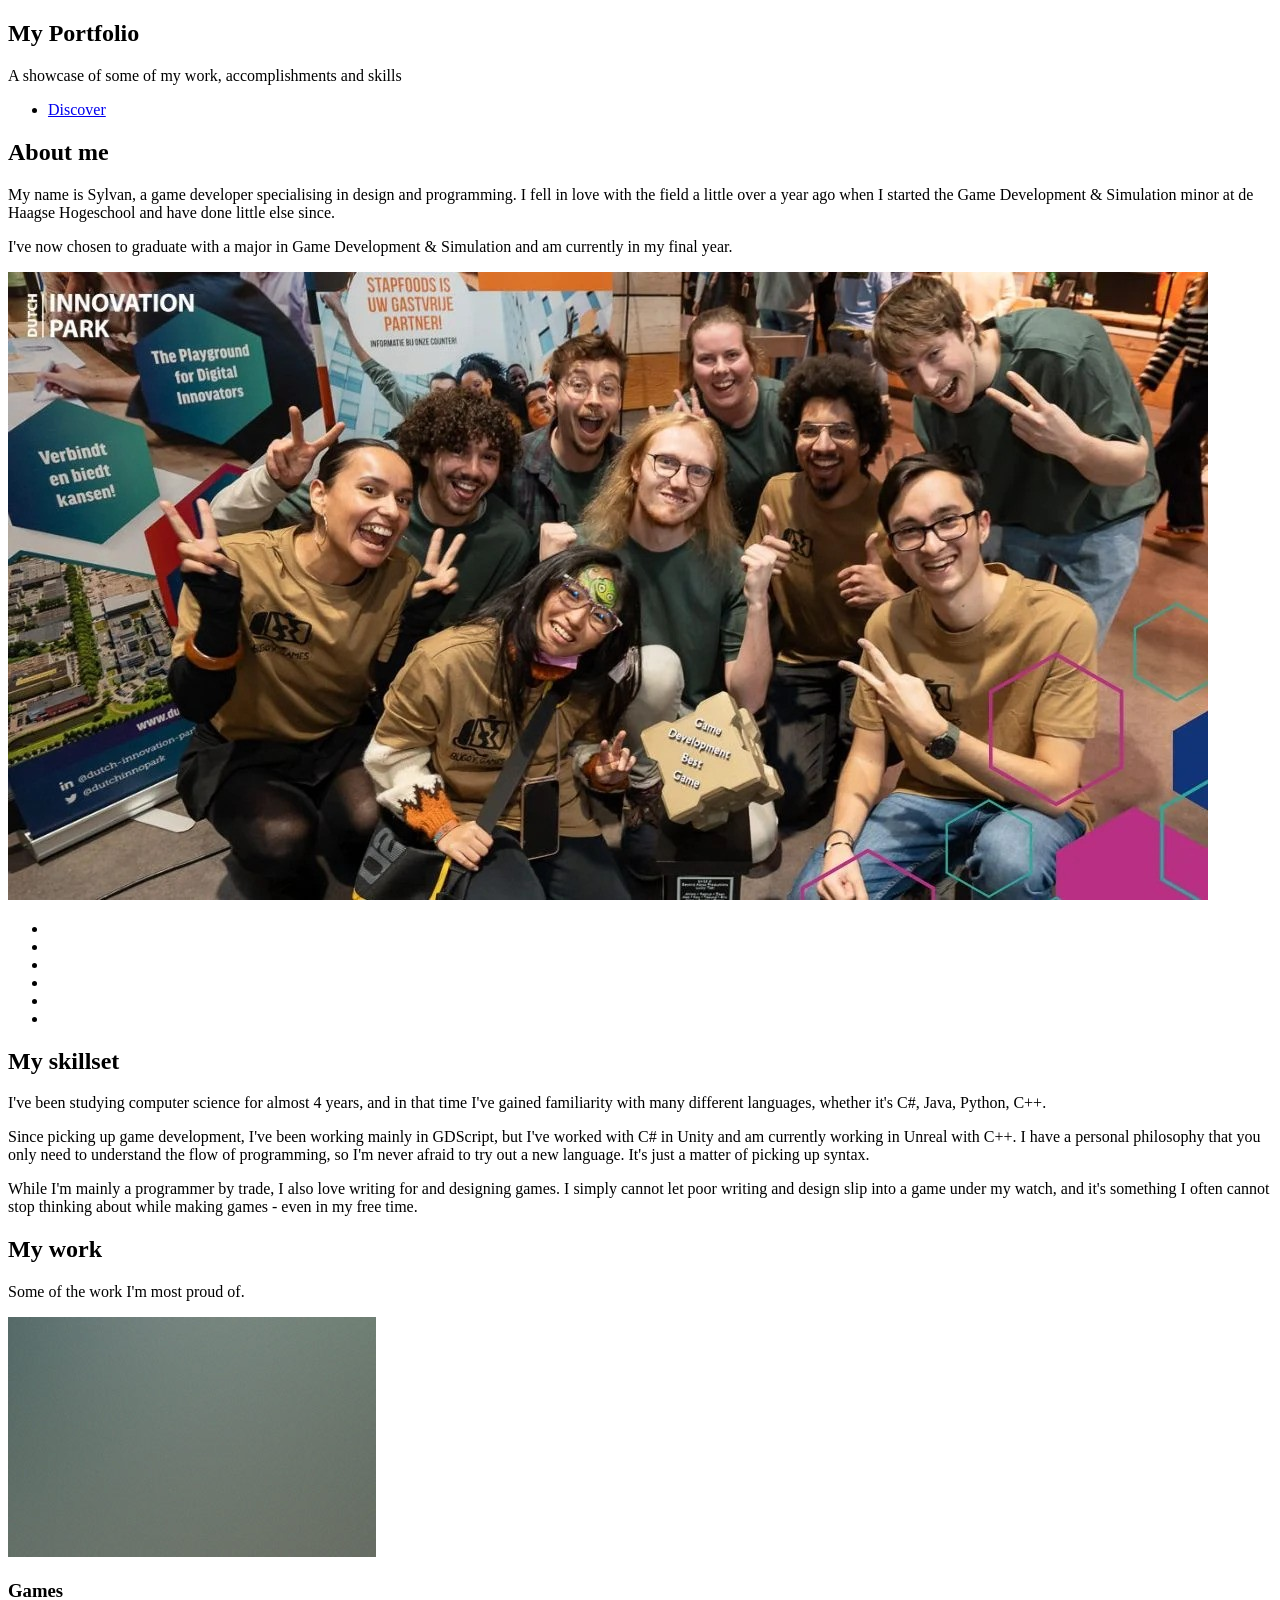
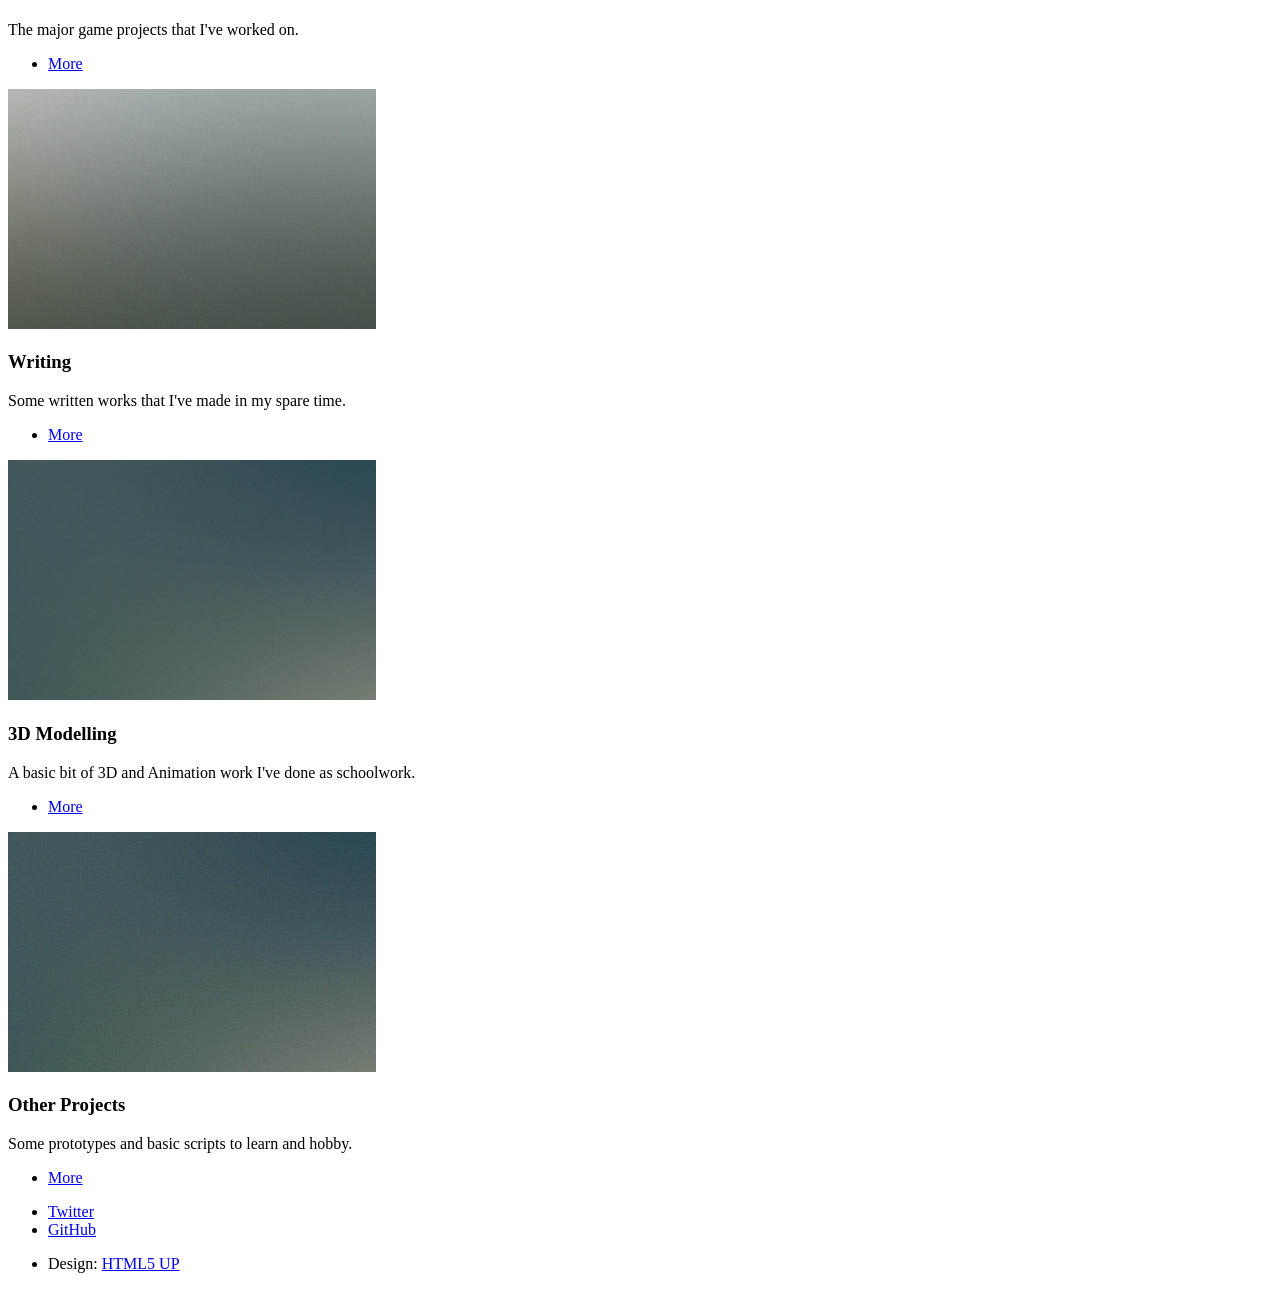
==== index.html @ 041c958e "Add files via upload initial commit" ====
<!DOCTYPE HTML>
<!--
	Photon by HTML5 UP
	html5up.net | @ajlkn
	Free for personal and commercial use under the CCA 3.0 license (html5up.net/license)
-->
<html>
	<head>
		<title>My portfolio</title>
		<meta charset="utf-8" />
		<meta name="viewport" content="width=device-width, initial-scale=1, user-scalable=no" />
		<link rel="stylesheet" href="assets/css/main.css" />
		<noscript><link rel="stylesheet" href="assets/css/noscript.css" /></noscript>
	</head>
	<body class="is-preload">

		<!-- Header -->
			<section id="header">
				<div class="inner">
					<span class="icon solid major fa-cloud"></span>
					<h1>My Portfolio</h1>
					<p>A showcase of some of my work, accomplishments and skills</p>
					<ul class="actions special">
						<li><a href="#one" class="button scrolly">Discover</a></li>
					</ul>
				</div>
			</section>

		<!-- One -->
			<section id="one" class="main style1">
				<div class="container">
					<div class="row gtr-150">
						<div class="col-6 col-12-medium">
							<header class="major">
								<h2>About me</h2>
							</header>
							<p> My name is Sylvan, a game developer specialising in design and programming. I fell in love with the field a little over a year ago when I started the Game Development & Simulation minor at de Haagse Hogeschool and have done little else since. </p>
							<p> I've now chosen to graduate with a major in Game Development & Simulation and am currently in my final year. </p>
						</div>
						<div class="col-6 col-12-medium imp-medium">
							<span class="image fit"><img src="images/expo.jpg" alt="" /></span>
						</div>
					</div>
				</div>
			</section>

		<!-- Two -->
			<section id="two" class="main style2">
				<div class="container">
					<div class="row gtr-150">
						<div class="col-6 col-12-medium">
							<ul class="major-icons">
								<li><span class="icon solid style1 major fa-code"></span></li>
								<li><span class="icon solid style2 major fa-bolt"></span></li>
								<li><span class="icon solid style3 major fa-camera-retro"></span></li>
								<li><span class="icon solid style4 major fa-cog"></span></li>
								<li><span class="icon solid style5 major fa-desktop"></span></li>
								<li><span class="icon solid style6 major fa-calendar"></span></li>
							</ul>
						</div>
						<div class="col-6 col-12-medium">
							<header class="major">
								<h2>My skillset</h2>
							</header>
							<p>I've been studying computer science for almost 4 years, and in that time I've gained familiarity with many different languages, whether it's C#, Java, Python, C++.</p>
							<p>
								Since picking up game development, I've been working mainly in GDScript, but I've worked with C# in Unity and am currently working in Unreal with C++. 
								I have a personal philosophy that you only need to understand the flow of programming, so I'm never afraid to try out a new language. It's just a matter of picking up syntax.
							</p>
							<p>While I'm mainly a programmer by trade, I also love writing for and designing games. I simply cannot let poor writing and design slip into a game under my watch, and it's something I often cannot stop thinking about while making games - even in my free time.</p>
						</div>
					</div>
				</div>
			</section>

		<!-- Three -->
			<section id="three" class="main style1 special">
				<div class="container">
					<header class="major">
						<h2>My work</h2>
					</header>
					<p>Some of the work I'm most proud of.</p>
					<div class="row gtr-150">
						<div class="col-3 col-12-medium">
							<span class="image fit"><img src="images/pic02.jpg" alt="" /></span>
							<h3>Games</h3>
							<p>The major game projects that I've worked on.</p>
							<ul class="actions special">
								<li><a href="#" class="button">More</a></li>
							</ul>
						</div>
						<div class="col-3 col-12-medium">
							<span class="image fit"><img src="images/pic03.jpg" alt="" /></span>
							<h3>Writing</h3>
							<p>Some written works that I've made in my spare time.</p>
							<ul class="actions special">
								<li><a href="#" class="button">More</a></li>
							</ul>
						</div>
						<div class="col-3 col-12-medium">
							<span class="image fit"><img src="images/pic04.jpg" alt="" /></span>
							<h3>3D Modelling</h3>
							<p>A basic bit of 3D and Animation work I've done as schoolwork.</p>
							<ul class="actions special">
								<li><a href="#" class="button">More</a></li>
							</ul>
						</div>
						<div class="col-3 col-12-medium">
							<span class="image fit"><img src="images/pic04.jpg" alt="" /></span>
							<h3>Other Projects</h3>
							<p>Some prototypes and basic scripts to learn and hobby.</p>
							<ul class="actions special">
								<li><a href="#" class="button">More</a></li>
							</ul>
						</div>
					</div>
				</div>
			</section>

		<!-- Five -->
		<!--
			<section id="five" class="main style1">
				<div class="container">
					<header class="major special">
						<h2>Elements</h2>
					</header>

					<section>
						<h4>Text</h4>
						<p>This is <b>bold</b> and this is <strong>strong</strong>. This is <i>italic</i> and this is <em>emphasized</em>.
						This is <sup>superscript</sup> text and this is <sub>subscript</sub> text.
						This is <u>underlined</u> and this is code: <code>for (;;) { ... }</code>. Finally, <a href="#">this is a link</a>.</p>
						<hr />
						<header>
							<h4>Heading with a Subtitle</h4>
							<p>Lorem ipsum dolor sit amet nullam id egestas urna aliquam</p>
						</header>
						<p>Nunc lacinia ante nunc ac lobortis. Interdum adipiscing gravida odio porttitor sem non mi integer non faucibus ornare mi ut ante amet placerat aliquet. Volutpat eu sed ante lacinia sapien lorem accumsan varius montes viverra nibh in adipiscing blandit tempus accumsan.</p>
						<header>
							<h5>Heading with a Subtitle</h5>
							<p>Lorem ipsum dolor sit amet nullam id egestas urna aliquam</p>
						</header>
						<p>Nunc lacinia ante nunc ac lobortis. Interdum adipiscing gravida odio porttitor sem non mi integer non faucibus ornare mi ut ante amet placerat aliquet. Volutpat eu sed ante lacinia sapien lorem accumsan varius montes viverra nibh in adipiscing blandit tempus accumsan.</p>
						<hr />
						<h2>Heading Level 2</h2>
						<h3>Heading Level 3</h3>
						<h4>Heading Level 4</h4>
						<h5>Heading Level 5</h5>
						<h6>Heading Level 6</h6>
						<hr />
						<h5>Blockquote</h5>
						<blockquote>Fringilla nisl. Donec accumsan interdum nisi, quis tincidunt felis sagittis eget tempus euismod. Vestibulum ante ipsum primis in faucibus vestibulum. Blandit adipiscing eu felis iaculis volutpat ac adipiscing accumsan faucibus. Vestibulum ante ipsum primis in faucibus lorem ipsum dolor sit amet nullam adipiscing eu felis.</blockquote>
						<h5>Preformatted</h5>
						<pre><code>i = 0;

while (!deck.isInOrder()) {
print 'Iteration ' + i;
deck.shuffle();
i++;
}

print 'It took ' + i + ' iterations to sort the deck.';</code></pre>
					</section>

					<section>
						<h4>Lists</h4>
						<div class="row">
							<div class="col-6 col-12-medium">
								<h5>Unordered</h5>
								<ul>
									<li>Dolor pulvinar etiam.</li>
									<li>Sagittis adipiscing.</li>
									<li>Felis enim feugiat.</li>
								</ul>
								<h5>Alternate</h5>
								<ul class="alt">
									<li>Dolor pulvinar etiam.</li>
									<li>Sagittis adipiscing.</li>
									<li>Felis enim feugiat.</li>
								</ul>
							</div>
							<div class="col-6 col-12-medium">
								<h5>Ordered</h5>
								<ol>
									<li>Dolor pulvinar etiam.</li>
									<li>Etiam vel felis viverra.</li>
									<li>Felis enim feugiat.</li>
									<li>Dolor pulvinar etiam.</li>
									<li>Etiam vel felis lorem.</li>
									<li>Felis enim et feugiat.</li>
								</ol>
								<h5>Icons</h5>
								<ul class="icons">
									<li><a href="#" class="icon brands fa-twitter"><span class="label">Twitter</span></a></li>
									<li><a href="#" class="icon brands fa-facebook-f"><span class="label">Facebook</span></a></li>
									<li><a href="#" class="icon brands fa-instagram"><span class="label">Instagram</span></a></li>
									<li><a href="#" class="icon brands fa-github"><span class="label">Github</span></a></li>
								</ul>
							</div>
						</div>
						<h5>Actions</h5>
						<div class="row">
							<div class="col-6 col-12-medium">
								<ul class="actions">
									<li><a href="#" class="button primary">Default</a></li>
									<li><a href="#" class="button">Default</a></li>
								</ul>
								<ul class="actions small">
									<li><a href="#" class="button primary small">Small</a></li>
									<li><a href="#" class="button small">Small</a></li>
								</ul>
								<ul class="actions stacked">
									<li><a href="#" class="button primary">Default</a></li>
									<li><a href="#" class="button">Default</a></li>
								</ul>
								<ul class="actions stacked">
									<li><a href="#" class="button primary small">Small</a></li>
									<li><a href="#" class="button small">Small</a></li>
								</ul>
							</div>
							<div class="col-6 col-12-medium">
								<ul class="actions stacked">
									<li><a href="#" class="button primary fit">Default</a></li>
									<li><a href="#" class="button fit">Default</a></li>
								</ul>
								<ul class="actions stacked">
									<li><a href="#" class="button primary small fit">Small</a></li>
									<li><a href="#" class="button small fit">Small</a></li>
								</ul>
							</div>
						</div>
					</section>

					<section>
						<h4>Table</h4>
						<h5>Default</h5>
						<div class="table-wrapper">
							<table>
								<thead>
									<tr>
										<th>Name</th>
										<th>Description</th>
										<th>Price</th>
									</tr>
								</thead>
								<tbody>
									<tr>
										<td>Item One</td>
										<td>Ante turpis integer aliquet porttitor.</td>
										<td>29.99</td>
									</tr>
									<tr>
										<td>Item Two</td>
										<td>Vis ac commodo adipiscing arcu aliquet.</td>
										<td>19.99</td>
									</tr>
									<tr>
										<td>Item Three</td>
										<td> Morbi faucibus arcu accumsan lorem.</td>
										<td>29.99</td>
									</tr>
									<tr>
										<td>Item Four</td>
										<td>Vitae integer tempus condimentum.</td>
										<td>19.99</td>
									</tr>
									<tr>
										<td>Item Five</td>
										<td>Ante turpis integer aliquet porttitor.</td>
										<td>29.99</td>
									</tr>
								</tbody>
								<tfoot>
									<tr>
										<td colspan="2"></td>
										<td>100.00</td>
									</tr>
								</tfoot>
							</table>
						</div>

						<h5>Alternate</h5>
						<div class="table-wrapper">
							<table class="alt">
								<thead>
									<tr>
										<th>Name</th>
										<th>Description</th>
										<th>Price</th>
									</tr>
								</thead>
								<tbody>
									<tr>
										<td>Item One</td>
										<td>Ante turpis integer aliquet porttitor.</td>
										<td>29.99</td>
									</tr>
									<tr>
										<td>Item Two</td>
										<td>Vis ac commodo adipiscing arcu aliquet.</td>
										<td>19.99</td>
									</tr>
									<tr>
										<td>Item Three</td>
										<td> Morbi faucibus arcu accumsan lorem.</td>
										<td>29.99</td>
									</tr>
									<tr>
										<td>Item Four</td>
										<td>Vitae integer tempus condimentum.</td>
										<td>19.99</td>
									</tr>
									<tr>
										<td>Item Five</td>
										<td>Ante turpis integer aliquet porttitor.</td>
										<td>29.99</td>
									</tr>
								</tbody>
								<tfoot>
									<tr>
										<td colspan="2"></td>
										<td>100.00</td>
									</tr>
								</tfoot>
							</table>
						</div>
					</section>

					<section>
						<h4>Buttons</h4>
						<ul class="actions">
							<li><a href="#" class="button primary">Primary</a></li>
							<li><a href="#" class="button">Default</a></li>
						</ul>
						<ul class="actions">
							<li><a href="#" class="button large">Large</a></li>
							<li><a href="#" class="button">Default</a></li>
							<li><a href="#" class="button small">Small</a></li>
						</ul>
						<ul class="actions fit">
							<li><a href="#" class="button fit">Fit</a></li>
							<li><a href="#" class="button primary fit">Fit</a></li>
							<li><a href="#" class="button fit">Fit</a></li>
						</ul>
						<ul class="actions fit small">
							<li><a href="#" class="button primary fit small">Fit + Small</a></li>
							<li><a href="#" class="button fit small">Fit + Small</a></li>
							<li><a href="#" class="button primary fit small">Fit + Small</a></li>
						</ul>
						<ul class="actions">
							<li><a href="#" class="button primary icon solid fa-download">Icon</a></li>
							<li><a href="#" class="button icon solid fa-download">Icon</a></li>
						</ul>
						<ul class="actions">
							<li><span class="button primary disabled">Disabled</span></li>
							<li><span class="button disabled">Disabled</span></li>
						</ul>
					</section>

					<section>
						<h4>Form</h4>
						<form method="post" action="#">
							<div class="row gtr-uniform gtr-50">
								<div class="col-6 col-12-xsmall">
									<input type="text" name="demo-name" id="demo-name" value="" placeholder="Name" />
								</div>
								<div class="col-6 col-12-xsmall">
									<input type="email" name="demo-email" id="demo-email" value="" placeholder="Email" />
								</div>
								<div class="col-12">
									<select name="demo-category" id="demo-category">
										<option value="">- Category -</option>
										<option value="1">Manufacturing</option>
										<option value="1">Shipping</option>
										<option value="1">Administration</option>
										<option value="1">Human Resources</option>
									</select>
								</div>
								<div class="col-4 col-12-small">
									<input type="radio" id="demo-priority-low" name="demo-priority" checked>
									<label for="demo-priority-low">Low</label>
								</div>
								<div class="col-4 col-12-small">
									<input type="radio" id="demo-priority-normal" name="demo-priority">
									<label for="demo-priority-normal">Normal</label>
								</div>
								<div class="col-4 col-12-small">
									<input type="radio" id="demo-priority-high" name="demo-priority">
									<label for="demo-priority-high">High</label>
								</div>
								<div class="col-6 col-12-small">
									<input type="checkbox" id="demo-copy" name="demo-copy">
									<label for="demo-copy">Email me a copy</label>
								</div>
								<div class="col-6 col-12-small">
									<input type="checkbox" id="demo-human" name="demo-human" checked>
									<label for="demo-human">Not a robot</label>
								</div>
								<div class="col-12">
									<textarea name="demo-message" id="demo-message" placeholder="Enter your message" rows="6"></textarea>
								</div>
								<div class="col-12">
									<ul class="actions">
										<li><input type="submit" value="Send Message" class="primary" /></li>
										<li><input type="reset" value="Reset" /></li>
									</ul>
								</div>
							</div>
						</form>
					</section>

					<section>
						<h4>Image</h4>
						<h5>Fit</h5>
						<div class="box alt">
							<div class="row gtr-uniform gtr-50">
								<div class="col-12"><span class="image fit"><img src="images/pic06.jpg" alt="" /></span></div>
								<div class="col-4"><span class="image fit"><img src="images/pic02.jpg" alt="" /></span></div>
								<div class="col-4"><span class="image fit"><img src="images/pic03.jpg" alt="" /></span></div>
								<div class="col-4"><span class="image fit"><img src="images/pic04.jpg" alt="" /></span></div>
								<div class="col-4"><span class="image fit"><img src="images/pic03.jpg" alt="" /></span></div>
								<div class="col-4"><span class="image fit"><img src="images/pic04.jpg" alt="" /></span></div>
								<div class="col-4"><span class="image fit"><img src="images/pic02.jpg" alt="" /></span></div>
								<div class="col-4"><span class="image fit"><img src="images/pic04.jpg" alt="" /></span></div>
								<div class="col-4"><span class="image fit"><img src="images/pic02.jpg" alt="" /></span></div>
								<div class="col-4"><span class="image fit"><img src="images/pic03.jpg" alt="" /></span></div>
							</div>
						</div>
						<h5>Left &amp; Right</h5>
						<p><span class="image left"><img src="images/pic05.jpg" alt="" /></span>Fringilla nisl. Donec accumsan interdum nisi, quis tincidunt felis sagittis eget. tempus euismod. Vestibulum ante ipsum primis in faucibus vestibulum. Blandit adipiscing eu felis iaculis volutpat ac adipiscing accumsan eu faucibus. Integer ac pellentesque praesent tincidunt felis sagittis eget. tempus euismod. Vestibulum ante ipsum primis in faucibus vestibulum. Blandit adipiscing eu felis iaculis volutpat ac adipiscing accumsan eu faucibus. Integer ac pellentesque praesent. Donec accumsan interdum nisi, quis tincidunt felis sagittis eget. tempus euismod. Vestibulum ante ipsum primis in faucibus vestibulum. Blandit adipiscing eu felis iaculis volutpat ac adipiscing accumsan eu faucibus. Integer ac pellentesque praesent tincidunt felis sagittis eget. tempus euismod. Vestibulum ante ipsum primis in faucibus vestibulum. Blandit adipiscing eu felis iaculis volutpat ac adipiscing accumsan eu faucibus. Integer ac pellentesque praesent. Blandit adipiscing eu felis iaculis volutpat ac adipiscing accumsan eu faucibus. Integer ac pellentesque praesent tincidunt felis sagittis eget. tempus euismod. Vestibulum ante ipsum primis in faucibus vestibulum. Blandit adipiscing eu felis iaculis volutpat ac adipiscing accumsan eu faucibus. Integer ac pellentesque praesent.</p>
						<p><span class="image right"><img src="images/pic05.jpg" alt="" /></span>Fringilla nisl. Donec accumsan interdum nisi, quis tincidunt felis sagittis eget. tempus euismod. Vestibulum ante ipsum primis in faucibus vestibulum. Blandit adipiscing eu felis iaculis volutpat ac adipiscing accumsan eu faucibus. Integer ac pellentesque praesent tincidunt felis sagittis eget. tempus euismod. Vestibulum ante ipsum primis in faucibus vestibulum. Blandit adipiscing eu felis iaculis volutpat ac adipiscing accumsan eu faucibus. Integer ac pellentesque praesent. Donec accumsan interdum nisi, quis tincidunt felis sagittis eget. tempus euismod. Vestibulum ante ipsum primis in faucibus vestibulum. Blandit adipiscing eu felis iaculis volutpat ac adipiscing accumsan eu faucibus. Integer ac pellentesque praesent tincidunt felis sagittis eget. tempus euismod. Vestibulum ante ipsum primis in faucibus vestibulum. Blandit adipiscing eu felis iaculis volutpat ac adipiscing accumsan eu faucibus. Integer ac pellentesque praesent. Blandit adipiscing eu felis iaculis volutpat ac adipiscing accumsan eu faucibus. Integer ac pellentesque praesent tincidunt felis sagittis eget. tempus euismod. Vestibulum ante ipsum primis in faucibus vestibulum. Blandit adipiscing eu felis iaculis volutpat ac adipiscing accumsan eu faucibus. Integer ac pellentesque praesent.</p>
					</section>

				</div>
			</section>
		-->

		<!-- Footer -->
			<section id="footer">
				<ul class="icons">
					<li><a href="https://www.linkedin.com/in/sylvan-elderson-86b77230b/" class="icon brands alt fa-linkedin"><span class="label">Twitter</span></a></li>
					<li><a href="https://github.com/OutworldToast" class="icon brands alt fa-github"><span class="label">GitHub</span></a></li>
				</ul>
				<ul class="copyright">
					<li>Design: <a href="http://html5up.net">HTML5 UP</a></li>
				</ul>
			</section>

		<!-- Scripts -->
			<script src="assets/js/jquery.min.js"></script>
			<script src="assets/js/jquery.scrolly.min.js"></script>
			<script src="assets/js/browser.min.js"></script>
			<script src="assets/js/breakpoints.min.js"></script>
			<script src="assets/js/util.js"></script>
			<script src="assets/js/main.js"></script>

	</body>
</html>
---- assets/css/main.css ----
@import url("fontawesome-all.min.css");
@import url("https://fonts.googleapis.com/css?family=Source+Sans+Pro:300,300italic,400,400italic");

/*
	Photon by HTML5 UP
	html5up.net | @ajlkn
	Free for personal and commercial use under the CCA 3.0 license (html5up.net/license)
*/

html, body, div, span, applet, object,
iframe, h1, h2, h3, h4, h5, h6, p, blockquote,
pre, a, abbr, acronym, address, big, cite,
code, del, dfn, em, img, ins, kbd, q, s, samp,
small, strike, strong, sub, sup, tt, var, b,
u, i, center, dl, dt, dd, ol, ul, li, fieldset,
form, label, legend, table, caption, tbody,
tfoot, thead, tr, th, td, article, aside,
canvas, details, embed, figure, figcaption,
footer, header, hgroup, menu, nav, output, ruby,
section, summary, time, mark, audio, video {
	margin: 0;
	padding: 0;
	border: 0;
	font-size: 100%;
	font: inherit;
	vertical-align: baseline;}

article, aside, details, figcaption, figure,
footer, header, hgroup, menu, nav, section {
	display: block;}

body {
	line-height: 1;
}

ol, ul {
	list-style: none;
}

blockquote, q {
	quotes: none;
}

	blockquote:before, blockquote:after, q:before, q:after {
		content: '';
		content: none;
	}

table {
	border-collapse: collapse;
	border-spacing: 0;
}

body {
	-webkit-text-size-adjust: none;
}

mark {
	background-color: transparent;
	color: inherit;
}

input::-moz-focus-inner {
	border: 0;
	padding: 0;
}

input, select, textarea {
	-moz-appearance: none;
	-webkit-appearance: none;
	-ms-appearance: none;
	appearance: none;
}

/* Basic */

	html {
		box-sizing: border-box;
	}

	*, *:before, *:after {
		box-sizing: inherit;
	}

	body {
		background: #fff;
	}

		body.is-preload *, body.is-preload *:before, body.is-preload *:after {
			-moz-animation: none !important;
			-webkit-animation: none !important;
			-ms-animation: none !important;
			animation: none !important;
			-moz-transition: none !important;
			-webkit-transition: none !important;
			-ms-transition: none !important;
			transition: none !important;
		}

	body, input, select, textarea {
		color: #666;
		font-family: "Source Sans Pro", Helvetica, sans-serif;
		font-size: 16pt;
		font-weight: 300;
		line-height: 1.65em;
	}

	a {
		-moz-transition: color 0.2s ease-in-out, border-color 0.2s ease-in-out;
		-webkit-transition: color 0.2s ease-in-out, border-color 0.2s ease-in-out;
		-ms-transition: color 0.2s ease-in-out, border-color 0.2s ease-in-out;
		transition: color 0.2s ease-in-out, border-color 0.2s ease-in-out;
		border-bottom: dotted 1px #666;
		color: inherit;
		text-decoration: none;
	}

		a:hover {
			border-bottom-color: transparent !important;
			color: #6bd4c8;
		}

	strong, b {
		color: #555;
		font-weight: 400;
	}

	em, i {
		font-style: italic;
	}

	p {
		margin: 0 0 2em 0;
	}

	h1, h2, h3, h4, h5, h6 {
		color: #555;
		line-height: 1em;
		margin: 0 0 1em 0;
	}

		h1 a, h2 a, h3 a, h4 a, h5 a, h6 a {
			color: inherit;
			text-decoration: none;
		}

	h1 {
		font-size: 2.25em;
		line-height: 1.35em;
	}

	h2 {
		font-size: 2em;
		line-height: 1.35em;
	}

	h3 {
		font-size: 1.35em;
		line-height: 1.5em;
	}

	h4 {
		font-size: 1.25em;
		line-height: 1.5em;
	}

	h5 {
		font-size: 0.9em;
		line-height: 1.5em;
	}

	h6 {
		font-size: 0.7em;
		line-height: 1.5em;
	}

	sub {
		font-size: 0.8em;
		position: relative;
		top: 0.5em;
	}

	sup {
		font-size: 0.8em;
		position: relative;
		top: -0.5em;
	}

	hr {
		border: 0;
		border-bottom: solid 1px rgba(144, 144, 144, 0.5);
		margin: 2em 0;
	}

		hr.major {
			margin: 3em 0;
		}

	blockquote {
		border-left: solid 4px rgba(144, 144, 144, 0.5);
		font-style: italic;
		margin: 0 0 2em 0;
		padding: 0.5em 0 0.5em 2em;
	}

	code {
		background: rgba(144, 144, 144, 0.075);
		border-radius: 4px;
		border: solid 1px rgba(144, 144, 144, 0.5);
		font-family: "Courier New", monospace;
		font-size: 0.9em;
		margin: 0 0.25em;
		padding: 0.25em 0.65em;
	}

	pre {
		-webkit-overflow-scrolling: touch;
		font-family: "Courier New", monospace;
		font-size: 0.9em;
		margin: 0 0 2em 0;
	}

		pre code {
			display: block;
			line-height: 1.75em;
			padding: 1em 1.5em;
			overflow-x: auto;
		}

	.align-left {
		text-align: left;
	}

	.align-center {
		text-align: center;
	}

	.align-right {
		text-align: right;
	}

/* Container */

	.container {
		margin: 0 auto;
		max-width: calc(100% - 4em);
		width: 60em;
	}

		.container.xsmall {
			width: 15em;
		}

		.container.small {
			width: 30em;
		}

		.container.medium {
			width: 45em;
		}

		.container.large {
			width: 75em;
		}

		.container.xlarge {
			width: 90em;
		}

		.container.max {
			width: 100%;
		}

		@media screen and (max-width: 980px) {

			.container {
				max-width: 100% !important;
				width: 100% !important;
			}

		}

		@media screen and (max-width: 480px) {

			.container {
				max-width: calc(100% - 3em);
			}

		}

/* Row */

	.row {
		display: flex;
		flex-wrap: wrap;
		box-sizing: border-box;
		align-items: stretch;
	}

		.row > * {
			box-sizing: border-box;
		}

		.row.gtr-uniform > * > :last-child {
			margin-bottom: 0;
		}

		.row.aln-left {
			justify-content: flex-start;
		}

		.row.aln-center {
			justify-content: center;
		}

		.row.aln-right {
			justify-content: flex-end;
		}

		.row.aln-top {
			align-items: flex-start;
		}

		.row.aln-middle {
			align-items: center;
		}

		.row.aln-bottom {
			align-items: flex-end;
		}

		.row > .imp {
			order: -1;
		}

		.row > .col-1 {
			width: 8.33333%;
		}

		.row > .off-1 {
			margin-left: 8.33333%;
		}

		.row > .col-2 {
			width: 16.66667%;
		}

		.row > .off-2 {
			margin-left: 16.66667%;
		}

		.row > .col-3 {
			width: 25%;
		}

		.row > .off-3 {
			margin-left: 25%;
		}

		.row > .col-4 {
			width: 33.33333%;
		}

		.row > .off-4 {
			margin-left: 33.33333%;
		}

		.row > .col-5 {
			width: 41.66667%;
		}

		.row > .off-5 {
			margin-left: 41.66667%;
		}

		.row > .col-6 {
			width: 50%;
		}

		.row > .off-6 {
			margin-left: 50%;
		}

		.row > .col-7 {
			width: 58.33333%;
		}

		.row > .off-7 {
			margin-left: 58.33333%;
		}

		.row > .col-8 {
			width: 66.66667%;
		}

		.row > .off-8 {
			margin-left: 66.66667%;
		}

		.row > .col-9 {
			width: 75%;
		}

		.row > .off-9 {
			margin-left: 75%;
		}

		.row > .col-10 {
			width: 83.33333%;
		}

		.row > .off-10 {
			margin-left: 83.33333%;
		}

		.row > .col-11 {
			width: 91.66667%;
		}

		.row > .off-11 {
			margin-left: 91.66667%;
		}

		.row > .col-12 {
			width: 100%;
		}

		.row > .off-12 {
			margin-left: 100%;
		}

		.row.gtr-0 {
			margin-top: 0;
			margin-left: 0em;
		}

			.row.gtr-0 > * {
				padding: 0 0 0 0em;
			}

			.row.gtr-0.gtr-uniform {
				margin-top: 0em;
			}

				.row.gtr-0.gtr-uniform > * {
					padding-top: 0em;
				}

		.row.gtr-25 {
			margin-top: 0;
			margin-left: -0.5em;
		}

			.row.gtr-25 > * {
				padding: 0 0 0 0.5em;
			}

			.row.gtr-25.gtr-uniform {
				margin-top: -0.5em;
			}

				.row.gtr-25.gtr-uniform > * {
					padding-top: 0.5em;
				}

		.row.gtr-50 {
			margin-top: 0;
			margin-left: -1em;
		}

			.row.gtr-50 > * {
				padding: 0 0 0 1em;
			}

			.row.gtr-50.gtr-uniform {
				margin-top: -1em;
			}

				.row.gtr-50.gtr-uniform > * {
					padding-top: 1em;
				}

		.row {
			margin-top: 0;
			margin-left: -2em;
		}

			.row > * {
				padding: 0 0 0 2em;
			}

			.row.gtr-uniform {
				margin-top: -2em;
			}

				.row.gtr-uniform > * {
					padding-top: 2em;
				}

		.row.gtr-150 {
			margin-top: 0;
			margin-left: -3em;
		}

			.row.gtr-150 > * {
				padding: 0 0 0 3em;
			}

			.row.gtr-150.gtr-uniform {
				margin-top: -3em;
			}

				.row.gtr-150.gtr-uniform > * {
					padding-top: 3em;
				}

		.row.gtr-200 {
			margin-top: 0;
			margin-left: -4em;
		}

			.row.gtr-200 > * {
				padding: 0 0 0 4em;
			}

			.row.gtr-200.gtr-uniform {
				margin-top: -4em;
			}

				.row.gtr-200.gtr-uniform > * {
					padding-top: 4em;
				}

		@media screen and (max-width: 1680px) {

			.row {
				display: flex;
				flex-wrap: wrap;
				box-sizing: border-box;
				align-items: stretch;
			}

				.row > * {
					box-sizing: border-box;
				}

				.row.gtr-uniform > * > :last-child {
					margin-bottom: 0;
				}

				.row.aln-left {
					justify-content: flex-start;
				}

				.row.aln-center {
					justify-content: center;
				}

				.row.aln-right {
					justify-content: flex-end;
				}

				.row.aln-top {
					align-items: flex-start;
				}

				.row.aln-middle {
					align-items: center;
				}

				.row.aln-bottom {
					align-items: flex-end;
				}

				.row > .imp-xlarge {
					order: -1;
				}

				.row > .col-1-xlarge {
					width: 8.33333%;
				}

				.row > .off-1-xlarge {
					margin-left: 8.33333%;
				}

				.row > .col-2-xlarge {
					width: 16.66667%;
				}

				.row > .off-2-xlarge {
					margin-left: 16.66667%;
				}

				.row > .col-3-xlarge {
					width: 25%;
				}

				.row > .off-3-xlarge {
					margin-left: 25%;
				}

				.row > .col-4-xlarge {
					width: 33.33333%;
				}

				.row > .off-4-xlarge {
					margin-left: 33.33333%;
				}

				.row > .col-5-xlarge {
					width: 41.66667%;
				}

				.row > .off-5-xlarge {
					margin-left: 41.66667%;
				}

				.row > .col-6-xlarge {
					width: 50%;
				}

				.row > .off-6-xlarge {
					margin-left: 50%;
				}

				.row > .col-7-xlarge {
					width: 58.33333%;
				}

				.row > .off-7-xlarge {
					margin-left: 58.33333%;
				}

				.row > .col-8-xlarge {
					width: 66.66667%;
				}

				.row > .off-8-xlarge {
					margin-left: 66.66667%;
				}

				.row > .col-9-xlarge {
					width: 75%;
				}

				.row > .off-9-xlarge {
					margin-left: 75%;
				}

				.row > .col-10-xlarge {
					width: 83.33333%;
				}

				.row > .off-10-xlarge {
					margin-left: 83.33333%;
				}

				.row > .col-11-xlarge {
					width: 91.66667%;
				}

				.row > .off-11-xlarge {
					margin-left: 91.66667%;
				}

				.row > .col-12-xlarge {
					width: 100%;
				}

				.row > .off-12-xlarge {
					margin-left: 100%;
				}

				.row.gtr-0 {
					margin-top: 0;
					margin-left: 0em;
				}

					.row.gtr-0 > * {
						padding: 0 0 0 0em;
					}

					.row.gtr-0.gtr-uniform {
						margin-top: 0em;
					}

						.row.gtr-0.gtr-uniform > * {
							padding-top: 0em;
						}

				.row.gtr-25 {
					margin-top: 0;
					margin-left: -0.5em;
				}

					.row.gtr-25 > * {
						padding: 0 0 0 0.5em;
					}

					.row.gtr-25.gtr-uniform {
						margin-top: -0.5em;
					}

						.row.gtr-25.gtr-uniform > * {
							padding-top: 0.5em;
						}

				.row.gtr-50 {
					margin-top: 0;
					margin-left: -1em;
				}

					.row.gtr-50 > * {
						padding: 0 0 0 1em;
					}

					.row.gtr-50.gtr-uniform {
						margin-top: -1em;
					}

						.row.gtr-50.gtr-uniform > * {
							padding-top: 1em;
						}

				.row {
					margin-top: 0;
					margin-left: -2em;
				}

					.row > * {
						padding: 0 0 0 2em;
					}

					.row.gtr-uniform {
						margin-top: -2em;
					}

						.row.gtr-uniform > * {
							padding-top: 2em;
						}

				.row.gtr-150 {
					margin-top: 0;
					margin-left: -3em;
				}

					.row.gtr-150 > * {
						padding: 0 0 0 3em;
					}

					.row.gtr-150.gtr-uniform {
						margin-top: -3em;
					}

						.row.gtr-150.gtr-uniform > * {
							padding-top: 3em;
						}

				.row.gtr-200 {
					margin-top: 0;
					margin-left: -4em;
				}

					.row.gtr-200 > * {
						padding: 0 0 0 4em;
					}

					.row.gtr-200.gtr-uniform {
						margin-top: -4em;
					}

						.row.gtr-200.gtr-uniform > * {
							padding-top: 4em;
						}

		}

		@media screen and (max-width: 1140px) {

			.row {
				display: flex;
				flex-wrap: wrap;
				box-sizing: border-box;
				align-items: stretch;
			}

				.row > * {
					box-sizing: border-box;
				}

				.row.gtr-uniform > * > :last-child {
					margin-bottom: 0;
				}

				.row.aln-left {
					justify-content: flex-start;
				}

				.row.aln-center {
					justify-content: center;
				}

				.row.aln-right {
					justify-content: flex-end;
				}

				.row.aln-top {
					align-items: flex-start;
				}

				.row.aln-middle {
					align-items: center;
				}

				.row.aln-bottom {
					align-items: flex-end;
				}

				.row > .imp-large {
					order: -1;
				}

				.row > .col-1-large {
					width: 8.33333%;
				}

				.row > .off-1-large {
					margin-left: 8.33333%;
				}

				.row > .col-2-large {
					width: 16.66667%;
				}

				.row > .off-2-large {
					margin-left: 16.66667%;
				}

				.row > .col-3-large {
					width: 25%;
				}

				.row > .off-3-large {
					margin-left: 25%;
				}

				.row > .col-4-large {
					width: 33.33333%;
				}

				.row > .off-4-large {
					margin-left: 33.33333%;
				}

				.row > .col-5-large {
					width: 41.66667%;
				}

				.row > .off-5-large {
					margin-left: 41.66667%;
				}

				.row > .col-6-large {
					width: 50%;
				}

				.row > .off-6-large {
					margin-left: 50%;
				}

				.row > .col-7-large {
					width: 58.33333%;
				}

				.row > .off-7-large {
					margin-left: 58.33333%;
				}

				.row > .col-8-large {
					width: 66.66667%;
				}

				.row > .off-8-large {
					margin-left: 66.66667%;
				}

				.row > .col-9-large {
					width: 75%;
				}

				.row > .off-9-large {
					margin-left: 75%;
				}

				.row > .col-10-large {
					width: 83.33333%;
				}

				.row > .off-10-large {
					margin-left: 83.33333%;
				}

				.row > .col-11-large {
					width: 91.66667%;
				}

				.row > .off-11-large {
					margin-left: 91.66667%;
				}

				.row > .col-12-large {
					width: 100%;
				}

				.row > .off-12-large {
					margin-left: 100%;
				}

				.row.gtr-0 {
					margin-top: 0;
					margin-left: 0em;
				}

					.row.gtr-0 > * {
						padding: 0 0 0 0em;
					}

					.row.gtr-0.gtr-uniform {
						margin-top: 0em;
					}

						.row.gtr-0.gtr-uniform > * {
							padding-top: 0em;
						}

				.row.gtr-25 {
					margin-top: 0;
					margin-left: -0.5em;
				}

					.row.gtr-25 > * {
						padding: 0 0 0 0.5em;
					}

					.row.gtr-25.gtr-uniform {
						margin-top: -0.5em;
					}

						.row.gtr-25.gtr-uniform > * {
							padding-top: 0.5em;
						}

				.row.gtr-50 {
					margin-top: 0;
					margin-left: -1em;
				}

					.row.gtr-50 > * {
						padding: 0 0 0 1em;
					}

					.row.gtr-50.gtr-uniform {
						margin-top: -1em;
					}

						.row.gtr-50.gtr-uniform > * {
							padding-top: 1em;
						}

				.row {
					margin-top: 0;
					margin-left: -2em;
				}

					.row > * {
						padding: 0 0 0 2em;
					}

					.row.gtr-uniform {
						margin-top: -2em;
					}

						.row.gtr-uniform > * {
							padding-top: 2em;
						}

				.row.gtr-150 {
					margin-top: 0;
					margin-left: -3em;
				}

					.row.gtr-150 > * {
						padding: 0 0 0 3em;
					}

					.row.gtr-150.gtr-uniform {
						margin-top: -3em;
					}

						.row.gtr-150.gtr-uniform > * {
							padding-top: 3em;
						}

				.row.gtr-200 {
					margin-top: 0;
					margin-left: -4em;
				}

					.row.gtr-200 > * {
						padding: 0 0 0 4em;
					}

					.row.gtr-200.gtr-uniform {
						margin-top: -4em;
					}

						.row.gtr-200.gtr-uniform > * {
							padding-top: 4em;
						}

		}

		@media screen and (max-width: 980px) {

			.row {
				display: flex;
				flex-wrap: wrap;
				box-sizing: border-box;
				align-items: stretch;
			}

				.row > * {
					box-sizing: border-box;
				}

				.row.gtr-uniform > * > :last-child {
					margin-bottom: 0;
				}

				.row.aln-left {
					justify-content: flex-start;
				}

				.row.aln-center {
					justify-content: center;
				}

				.row.aln-right {
					justify-content: flex-end;
				}

				.row.aln-top {
					align-items: flex-start;
				}

				.row.aln-middle {
					align-items: center;
				}

				.row.aln-bottom {
					align-items: flex-end;
				}

				.row > .imp-medium {
					order: -1;
				}

				.row > .col-1-medium {
					width: 8.33333%;
				}

				.row > .off-1-medium {
					margin-left: 8.33333%;
				}

				.row > .col-2-medium {
					width: 16.66667%;
				}

				.row > .off-2-medium {
					margin-left: 16.66667%;
				}

				.row > .col-3-medium {
					width: 25%;
				}

				.row > .off-3-medium {
					margin-left: 25%;
				}

				.row > .col-4-medium {
					width: 33.33333%;
				}

				.row > .off-4-medium {
					margin-left: 33.33333%;
				}

				.row > .col-5-medium {
					width: 41.66667%;
				}

				.row > .off-5-medium {
					margin-left: 41.66667%;
				}

				.row > .col-6-medium {
					width: 50%;
				}

				.row > .off-6-medium {
					margin-left: 50%;
				}

				.row > .col-7-medium {
					width: 58.33333%;
				}

				.row > .off-7-medium {
					margin-left: 58.33333%;
				}

				.row > .col-8-medium {
					width: 66.66667%;
				}

				.row > .off-8-medium {
					margin-left: 66.66667%;
				}

				.row > .col-9-medium {
					width: 75%;
				}

				.row > .off-9-medium {
					margin-left: 75%;
				}

				.row > .col-10-medium {
					width: 83.33333%;
				}

				.row > .off-10-medium {
					margin-left: 83.33333%;
				}

				.row > .col-11-medium {
					width: 91.66667%;
				}

				.row > .off-11-medium {
					margin-left: 91.66667%;
				}

				.row > .col-12-medium {
					width: 100%;
				}

				.row > .off-12-medium {
					margin-left: 100%;
				}

				.row.gtr-0 {
					margin-top: 0;
					margin-left: 0em;
				}

					.row.gtr-0 > * {
						padding: 0 0 0 0em;
					}

					.row.gtr-0.gtr-uniform {
						margin-top: 0em;
					}

						.row.gtr-0.gtr-uniform > * {
							padding-top: 0em;
						}

				.row.gtr-25 {
					margin-top: 0;
					margin-left: -0.5em;
				}

					.row.gtr-25 > * {
						padding: 0 0 0 0.5em;
					}

					.row.gtr-25.gtr-uniform {
						margin-top: -0.5em;
					}

						.row.gtr-25.gtr-uniform > * {
							padding-top: 0.5em;
						}

				.row.gtr-50 {
					margin-top: 0;
					margin-left: -1em;
				}

					.row.gtr-50 > * {
						padding: 0 0 0 1em;
					}

					.row.gtr-50.gtr-uniform {
						margin-top: -1em;
					}

						.row.gtr-50.gtr-uniform > * {
							padding-top: 1em;
						}

				.row {
					margin-top: 0;
					margin-left: -2em;
				}

					.row > * {
						padding: 0 0 0 2em;
					}

					.row.gtr-uniform {
						margin-top: -2em;
					}

						.row.gtr-uniform > * {
							padding-top: 2em;
						}

				.row.gtr-150 {
					margin-top: 0;
					margin-left: -3em;
				}

					.row.gtr-150 > * {
						padding: 0 0 0 3em;
					}

					.row.gtr-150.gtr-uniform {
						margin-top: -3em;
					}

						.row.gtr-150.gtr-uniform > * {
							padding-top: 3em;
						}

				.row.gtr-200 {
					margin-top: 0;
					margin-left: -4em;
				}

					.row.gtr-200 > * {
						padding: 0 0 0 4em;
					}

					.row.gtr-200.gtr-uniform {
						margin-top: -4em;
					}

						.row.gtr-200.gtr-uniform > * {
							padding-top: 4em;
						}

		}

		@media screen and (max-width: 736px) {

			.row {
				display: flex;
				flex-wrap: wrap;
				box-sizing: border-box;
				align-items: stretch;
			}

				.row > * {
					box-sizing: border-box;
				}

				.row.gtr-uniform > * > :last-child {
					margin-bottom: 0;
				}

				.row.aln-left {
					justify-content: flex-start;
				}

				.row.aln-center {
					justify-content: center;
				}

				.row.aln-right {
					justify-content: flex-end;
				}

				.row.aln-top {
					align-items: flex-start;
				}

				.row.aln-middle {
					align-items: center;
				}

				.row.aln-bottom {
					align-items: flex-end;
				}

				.row > .imp-small {
					order: -1;
				}

				.row > .col-1-small {
					width: 8.33333%;
				}

				.row > .off-1-small {
					margin-left: 8.33333%;
				}

				.row > .col-2-small {
					width: 16.66667%;
				}

				.row > .off-2-small {
					margin-left: 16.66667%;
				}

				.row > .col-3-small {
					width: 25%;
				}

				.row > .off-3-small {
					margin-left: 25%;
				}

				.row > .col-4-small {
					width: 33.33333%;
				}

				.row > .off-4-small {
					margin-left: 33.33333%;
				}

				.row > .col-5-small {
					width: 41.66667%;
				}

				.row > .off-5-small {
					margin-left: 41.66667%;
				}

				.row > .col-6-small {
					width: 50%;
				}

				.row > .off-6-small {
					margin-left: 50%;
				}

				.row > .col-7-small {
					width: 58.33333%;
				}

				.row > .off-7-small {
					margin-left: 58.33333%;
				}

				.row > .col-8-small {
					width: 66.66667%;
				}

				.row > .off-8-small {
					margin-left: 66.66667%;
				}

				.row > .col-9-small {
					width: 75%;
				}

				.row > .off-9-small {
					margin-left: 75%;
				}

				.row > .col-10-small {
					width: 83.33333%;
				}

				.row > .off-10-small {
					margin-left: 83.33333%;
				}

				.row > .col-11-small {
					width: 91.66667%;
				}

				.row > .off-11-small {
					margin-left: 91.66667%;
				}

				.row > .col-12-small {
					width: 100%;
				}

				.row > .off-12-small {
					margin-left: 100%;
				}

				.row.gtr-0 {
					margin-top: 0;
					margin-left: 0em;
				}

					.row.gtr-0 > * {
						padding: 0 0 0 0em;
					}

					.row.gtr-0.gtr-uniform {
						margin-top: 0em;
					}

						.row.gtr-0.gtr-uniform > * {
							padding-top: 0em;
						}

				.row.gtr-25 {
					margin-top: 0;
					margin-left: -0.5em;
				}

					.row.gtr-25 > * {
						padding: 0 0 0 0.5em;
					}

					.row.gtr-25.gtr-uniform {
						margin-top: -0.5em;
					}

						.row.gtr-25.gtr-uniform > * {
							padding-top: 0.5em;
						}

				.row.gtr-50 {
					margin-top: 0;
					margin-left: -1em;
				}

					.row.gtr-50 > * {
						padding: 0 0 0 1em;
					}

					.row.gtr-50.gtr-uniform {
						margin-top: -1em;
					}

						.row.gtr-50.gtr-uniform > * {
							padding-top: 1em;
						}

				.row {
					margin-top: 0;
					margin-left: -2em;
				}

					.row > * {
						padding: 0 0 0 2em;
					}

					.row.gtr-uniform {
						margin-top: -2em;
					}

						.row.gtr-uniform > * {
							padding-top: 2em;
						}

				.row.gtr-150 {
					margin-top: 0;
					margin-left: -3em;
				}

					.row.gtr-150 > * {
						padding: 0 0 0 3em;
					}

					.row.gtr-150.gtr-uniform {
						margin-top: -3em;
					}

						.row.gtr-150.gtr-uniform > * {
							padding-top: 3em;
						}

				.row.gtr-200 {
					margin-top: 0;
					margin-left: -4em;
				}

					.row.gtr-200 > * {
						padding: 0 0 0 4em;
					}

					.row.gtr-200.gtr-uniform {
						margin-top: -4em;
					}

						.row.gtr-200.gtr-uniform > * {
							padding-top: 4em;
						}

		}

		@media screen and (max-width: 480px) {

			.row {
				display: flex;
				flex-wrap: wrap;
				box-sizing: border-box;
				align-items: stretch;
			}

				.row > * {
					box-sizing: border-box;
				}

				.row.gtr-uniform > * > :last-child {
					margin-bottom: 0;
				}

				.row.aln-left {
					justify-content: flex-start;
				}

				.row.aln-center {
					justify-content: center;
				}

				.row.aln-right {
					justify-content: flex-end;
				}

				.row.aln-top {
					align-items: flex-start;
				}

				.row.aln-middle {
					align-items: center;
				}

				.row.aln-bottom {
					align-items: flex-end;
				}

				.row > .imp-xsmall {
					order: -1;
				}

				.row > .col-1-xsmall {
					width: 8.33333%;
				}

				.row > .off-1-xsmall {
					margin-left: 8.33333%;
				}

				.row > .col-2-xsmall {
					width: 16.66667%;
				}

				.row > .off-2-xsmall {
					margin-left: 16.66667%;
				}

				.row > .col-3-xsmall {
					width: 25%;
				}

				.row > .off-3-xsmall {
					margin-left: 25%;
				}

				.row > .col-4-xsmall {
					width: 33.33333%;
				}

				.row > .off-4-xsmall {
					margin-left: 33.33333%;
				}

				.row > .col-5-xsmall {
					width: 41.66667%;
				}

				.row > .off-5-xsmall {
					margin-left: 41.66667%;
				}

				.row > .col-6-xsmall {
					width: 50%;
				}

				.row > .off-6-xsmall {
					margin-left: 50%;
				}

				.row > .col-7-xsmall {
					width: 58.33333%;
				}

				.row > .off-7-xsmall {
					margin-left: 58.33333%;
				}

				.row > .col-8-xsmall {
					width: 66.66667%;
				}

				.row > .off-8-xsmall {
					margin-left: 66.66667%;
				}

				.row > .col-9-xsmall {
					width: 75%;
				}

				.row > .off-9-xsmall {
					margin-left: 75%;
				}

				.row > .col-10-xsmall {
					width: 83.33333%;
				}

				.row > .off-10-xsmall {
					margin-left: 83.33333%;
				}

				.row > .col-11-xsmall {
					width: 91.66667%;
				}

				.row > .off-11-xsmall {
					margin-left: 91.66667%;
				}

				.row > .col-12-xsmall {
					width: 100%;
				}

				.row > .off-12-xsmall {
					margin-left: 100%;
				}

				.row.gtr-0 {
					margin-top: 0;
					margin-left: 0em;
				}

					.row.gtr-0 > * {
						padding: 0 0 0 0em;
					}

					.row.gtr-0.gtr-uniform {
						margin-top: 0em;
					}

						.row.gtr-0.gtr-uniform > * {
							padding-top: 0em;
						}

				.row.gtr-25 {
					margin-top: 0;
					margin-left: -0.5em;
				}

					.row.gtr-25 > * {
						padding: 0 0 0 0.5em;
					}

					.row.gtr-25.gtr-uniform {
						margin-top: -0.5em;
					}

						.row.gtr-25.gtr-uniform > * {
							padding-top: 0.5em;
						}

				.row.gtr-50 {
					margin-top: 0;
					margin-left: -1em;
				}

					.row.gtr-50 > * {
						padding: 0 0 0 1em;
					}

					.row.gtr-50.gtr-uniform {
						margin-top: -1em;
					}

						.row.gtr-50.gtr-uniform > * {
							padding-top: 1em;
						}

				.row {
					margin-top: 0;
					margin-left: -2em;
				}

					.row > * {
						padding: 0 0 0 2em;
					}

					.row.gtr-uniform {
						margin-top: -2em;
					}

						.row.gtr-uniform > * {
							padding-top: 2em;
						}

				.row.gtr-150 {
					margin-top: 0;
					margin-left: -3em;
				}

					.row.gtr-150 > * {
						padding: 0 0 0 3em;
					}

					.row.gtr-150.gtr-uniform {
						margin-top: -3em;
					}

						.row.gtr-150.gtr-uniform > * {
							padding-top: 3em;
						}

				.row.gtr-200 {
					margin-top: 0;
					margin-left: -4em;
				}

					.row.gtr-200 > * {
						padding: 0 0 0 4em;
					}

					.row.gtr-200.gtr-uniform {
						margin-top: -4em;
					}

						.row.gtr-200.gtr-uniform > * {
							padding-top: 4em;
						}

		}

		@media screen and (max-width: 320px) {

			.row {
				display: flex;
				flex-wrap: wrap;
				box-sizing: border-box;
				align-items: stretch;
			}

				.row > * {
					box-sizing: border-box;
				}

				.row.gtr-uniform > * > :last-child {
					margin-bottom: 0;
				}

				.row.aln-left {
					justify-content: flex-start;
				}

				.row.aln-center {
					justify-content: center;
				}

				.row.aln-right {
					justify-content: flex-end;
				}

				.row.aln-top {
					align-items: flex-start;
				}

				.row.aln-middle {
					align-items: center;
				}

				.row.aln-bottom {
					align-items: flex-end;
				}

				.row > .imp-xxsmall {
					order: -1;
				}

				.row > .col-1-xxsmall {
					width: 8.33333%;
				}

				.row > .off-1-xxsmall {
					margin-left: 8.33333%;
				}

				.row > .col-2-xxsmall {
					width: 16.66667%;
				}

				.row > .off-2-xxsmall {
					margin-left: 16.66667%;
				}

				.row > .col-3-xxsmall {
					width: 25%;
				}

				.row > .off-3-xxsmall {
					margin-left: 25%;
				}

				.row > .col-4-xxsmall {
					width: 33.33333%;
				}

				.row > .off-4-xxsmall {
					margin-left: 33.33333%;
				}

				.row > .col-5-xxsmall {
					width: 41.66667%;
				}

				.row > .off-5-xxsmall {
					margin-left: 41.66667%;
				}

				.row > .col-6-xxsmall {
					width: 50%;
				}

				.row > .off-6-xxsmall {
					margin-left: 50%;
				}

				.row > .col-7-xxsmall {
					width: 58.33333%;
				}

				.row > .off-7-xxsmall {
					margin-left: 58.33333%;
				}

				.row > .col-8-xxsmall {
					width: 66.66667%;
				}

				.row > .off-8-xxsmall {
					margin-left: 66.66667%;
				}

				.row > .col-9-xxsmall {
					width: 75%;
				}

				.row > .off-9-xxsmall {
					margin-left: 75%;
				}

				.row > .col-10-xxsmall {
					width: 83.33333%;
				}

				.row > .off-10-xxsmall {
					margin-left: 83.33333%;
				}

				.row > .col-11-xxsmall {
					width: 91.66667%;
				}

				.row > .off-11-xxsmall {
					margin-left: 91.66667%;
				}

				.row > .col-12-xxsmall {
					width: 100%;
				}

				.row > .off-12-xxsmall {
					margin-left: 100%;
				}

				.row.gtr-0 {
					margin-top: 0;
					margin-left: 0em;
				}

					.row.gtr-0 > * {
						padding: 0 0 0 0em;
					}

					.row.gtr-0.gtr-uniform {
						margin-top: 0em;
					}

						.row.gtr-0.gtr-uniform > * {
							padding-top: 0em;
						}

				.row.gtr-25 {
					margin-top: 0;
					margin-left: -0.5em;
				}

					.row.gtr-25 > * {
						padding: 0 0 0 0.5em;
					}

					.row.gtr-25.gtr-uniform {
						margin-top: -0.5em;
					}

						.row.gtr-25.gtr-uniform > * {
							padding-top: 0.5em;
						}

				.row.gtr-50 {
					margin-top: 0;
					margin-left: -1em;
				}

					.row.gtr-50 > * {
						padding: 0 0 0 1em;
					}

					.row.gtr-50.gtr-uniform {
						margin-top: -1em;
					}

						.row.gtr-50.gtr-uniform > * {
							padding-top: 1em;
						}

				.row {
					margin-top: 0;
					margin-left: -2em;
				}

					.row > * {
						padding: 0 0 0 2em;
					}

					.row.gtr-uniform {
						margin-top: -2em;
					}

						.row.gtr-uniform > * {
							padding-top: 2em;
						}

				.row.gtr-150 {
					margin-top: 0;
					margin-left: -3em;
				}

					.row.gtr-150 > * {
						padding: 0 0 0 3em;
					}

					.row.gtr-150.gtr-uniform {
						margin-top: -3em;
					}

						.row.gtr-150.gtr-uniform > * {
							padding-top: 3em;
						}

				.row.gtr-200 {
					margin-top: 0;
					margin-left: -4em;
				}

					.row.gtr-200 > * {
						padding: 0 0 0 4em;
					}

					.row.gtr-200.gtr-uniform {
						margin-top: -4em;
					}

						.row.gtr-200.gtr-uniform > * {
							padding-top: 4em;
						}

		}

/* Section/Article */

	section.special, article.special {
		text-align: center;
	}

	header p {
		color: #999;
		margin: 0 0 1.5em 0;
		position: relative;
	}

	header h2 + p {
		font-size: 1.25em;
		line-height: 1.5em;
		margin-top: -1em;
	}

	header h3 + p {
		font-size: 1.1em;
		line-height: 1.5em;
		margin-top: -0.8em;
	}

	header h4 + p,
	header h5 + p,
	header h6 + p {
		font-size: 0.9em;
		line-height: 1.5em;
		margin-top: -0.6em;
	}

	header.major {
		margin: 0 0 1em 0;
	}

		header.major:after {
			background: rgba(144, 144, 144, 0.5);
			content: '';
			display: inline-block;
			height: 1px;
			margin-top: 1.5em;
			width: 6em;
		}

		header.major h2, header.major h3, header.major h4, header.major h5, header.major h6 {
			margin: 0;
		}

		header.major p {
			margin: 0.7em 0 0 0;
		}

	header.special {
		text-align: center;
	}

/* Form */

	form {
		margin: 0 0 2em 0;
	}

	label {
		color: #555;
		display: block;
		font-size: 0.9em;
		font-weight: 400;
		margin: 0 0 1em 0;
	}

	input[type="text"],
	input[type="password"],
	input[type="email"],
	select,
	textarea {
		-moz-appearance: none;
		-webkit-appearance: none;
		-ms-appearance: none;
		appearance: none;
		background: rgba(144, 144, 144, 0.075);
		border-radius: 4px;
		border: none;
		border: solid 1px rgba(144, 144, 144, 0.5);
		color: inherit;
		display: block;
		outline: 0;
		padding: 0 1em;
		text-decoration: none;
		width: 100%;
	}

		input[type="text"]:invalid,
		input[type="password"]:invalid,
		input[type="email"]:invalid,
		select:invalid,
		textarea:invalid {
			box-shadow: none;
		}

		input[type="text"]:focus,
		input[type="password"]:focus,
		input[type="email"]:focus,
		select:focus,
		textarea:focus {
			border-color: #6bd4c8;
		}

	select {
		background-image: url("data:image/svg+xml;charset=utf8,%3Csvg xmlns='http://www.w3.org/2000/svg' width='40' height='40' preserveAspectRatio='none' viewBox='0 0 40 40'%3E%3Cpath d='M9.4,12.3l10.4,10.4l10.4-10.4c0.2-0.2,0.5-0.4,0.9-0.4c0.3,0,0.6,0.1,0.9,0.4l3.3,3.3c0.2,0.2,0.4,0.5,0.4,0.9 c0,0.4-0.1,0.6-0.4,0.9L20.7,31.9c-0.2,0.2-0.5,0.4-0.9,0.4c-0.3,0-0.6-0.1-0.9-0.4L4.3,17.3c-0.2-0.2-0.4-0.5-0.4-0.9 c0-0.4,0.1-0.6,0.4-0.9l3.3-3.3c0.2-0.2,0.5-0.4,0.9-0.4S9.1,12.1,9.4,12.3z' fill='rgba(144, 144, 144, 0.5)' /%3E%3C/svg%3E");
		background-size: 1.25rem;
		background-repeat: no-repeat;
		background-position: calc(100% - 1rem) center;
		height: 2.75em;
		padding-right: 2.75em;
		text-overflow: ellipsis;
	}

		select option {
			color: #555;
			background: #fff;
		}

		select:focus::-ms-value {
			background-color: transparent;
		}

		select::-ms-expand {
			display: none;
		}

	input[type="text"],
	input[type="password"],
	input[type="email"],
	select {
		height: 2.75em;
	}

	textarea {
		padding: 0.75em 1em;
	}

	input[type="checkbox"],
	input[type="radio"] {
		-moz-appearance: none;
		-webkit-appearance: none;
		-ms-appearance: none;
		appearance: none;
		display: block;
		float: left;
		margin-right: -2em;
		opacity: 0;
		width: 1em;
		z-index: -1;
	}

		input[type="checkbox"] + label,
		input[type="radio"] + label {
			text-decoration: none;
			color: #666;
			cursor: pointer;
			display: inline-block;
			font-size: 1em;
			font-weight: 300;
			padding-left: 2.4em;
			padding-right: 0.75em;
			position: relative;
		}

			input[type="checkbox"] + label:before,
			input[type="radio"] + label:before {
				-moz-osx-font-smoothing: grayscale;
				-webkit-font-smoothing: antialiased;
				display: inline-block;
				font-style: normal;
				font-variant: normal;
				text-rendering: auto;
				line-height: 1;
				text-transform: none !important;
				font-family: 'Font Awesome 5 Free';
				font-weight: 900;
			}

			input[type="checkbox"] + label:before,
			input[type="radio"] + label:before {
				background: rgba(144, 144, 144, 0.075);
				border-radius: 4px;
				border: solid 1px rgba(144, 144, 144, 0.5);
				content: '';
				display: inline-block;
				font-size: 0.8em;
				height: 2.0625em;
				left: 0;
				line-height: 2.0625em;
				position: absolute;
				text-align: center;
				top: 0;
				width: 2.0625em;
			}

		input[type="checkbox"]:checked + label:before,
		input[type="radio"]:checked + label:before {
			background: #666666;
			border-color: #666666;
			color: #ffffff;
			content: '\f00c';
		}

		input[type="checkbox"]:focus + label:before,
		input[type="radio"]:focus + label:before {
			border-color: #6bd4c8;
		}

	input[type="checkbox"] + label:before {
		border-radius: 4px;
	}

	input[type="radio"] + label:before {
		border-radius: 100%;
	}

	::-webkit-input-placeholder {
		color: #999 !important;
		opacity: 1.0;
	}

	:-moz-placeholder {
		color: #999 !important;
		opacity: 1.0;
	}

	::-moz-placeholder {
		color: #999 !important;
		opacity: 1.0;
	}

	:-ms-input-placeholder {
		color: #999 !important;
		opacity: 1.0;
	}

/* Box */

	.box {
		border-radius: 4px;
		border: solid 1px rgba(144, 144, 144, 0.5);
		margin-bottom: 2em;
		padding: 1.5em;
	}

		.box > :last-child,
		.box > :last-child > :last-child,
		.box > :last-child > :last-child > :last-child {
			margin-bottom: 0;
		}

		.box.alt {
			border: 0;
			border-radius: 0;
			padding: 0;
		}

/* Icon */

	.icon {
		text-decoration: none;
		border-bottom: none;
		position: relative;
	}

		.icon:before {
			-moz-osx-font-smoothing: grayscale;
			-webkit-font-smoothing: antialiased;
			display: inline-block;
			font-style: normal;
			font-variant: normal;
			text-rendering: auto;
			line-height: 1;
			text-transform: none !important;
			font-family: 'Font Awesome 5 Free';
			font-weight: 400;
		}

		.icon > .label {
			display: none;
		}

		.icon:before {
			line-height: inherit;
		}

		.icon.solid:before {
			font-weight: 900 !important;
		}

		.icon.brands:before {
			font-family: 'Font Awesome 5 Brands';
		}

		.icon.style1:before {
			color: #c3e895;
		}

		.icon.style2:before {
			color: #8addaa;
		}

		.icon.style3:before {
			color: #6bd4c8;
		}

		.icon.style4:before {
			color: #57aed3;
		}

		.icon.style5:before {
			color: #4a87d3;
		}

		.icon.style6:before {
			color: #6b88e6;
		}

		.icon.major {
			text-decoration: none;
			color: #555;
			cursor: default;
			display: inline-block;
			margin: 0 0 1.5em 0;
		}

			.icon.major:before {
				-moz-osx-font-smoothing: grayscale;
				-webkit-font-smoothing: antialiased;
				display: inline-block;
				font-style: normal;
				font-variant: normal;
				text-rendering: auto;
				line-height: 1;
				text-transform: none !important;
				font-family: 'Font Awesome 5 Free';
				font-weight: 400;
			}

			.icon.major:before {
				font-size: 4em;
				line-height: 1em;
			}

/* Image */

	.image {
		border-radius: 4px;
		border: 0;
		display: inline-block;
		position: relative;
	}

		.image img {
			border-radius: 4px;
			display: block;
		}

		.image.left {
			float: left;
			padding: 0 1.5em 1em 0;
			top: 0.25em;
		}

		.image.right {
			float: right;
			padding: 0 0 1em 1.5em;
			top: 0.25em;
		}

		.image.left, .image.right {
			max-width: 40%;
		}

			.image.left img, .image.right img {
				width: 100%;
			}

		.image.fit {
			display: block;
			margin: 0 0 2em 0;
			width: 100%;
		}

			.image.fit img {
				width: 100%;
			}

/* List */

	ol {
		list-style: decimal;
		margin: 0 0 2em 0;
		padding-left: 1.25em;
	}

		ol li {
			padding-left: 0.25em;
		}

	ul {
		list-style: disc;
		margin: 0 0 2em 0;
		padding-left: 1em;
	}

		ul li {
			padding-left: 0.5em;
		}

		ul.alt {
			list-style: none;
			padding-left: 0;
		}

			ul.alt li {
				border-top: solid 1px rgba(144, 144, 144, 0.5);
				padding: 0.5em 0;
			}

				ul.alt li:first-child {
					border-top: 0;
					padding-top: 0;
				}

	dl {
		margin: 0 0 2em 0;
	}

/* Actions */

	ul.actions {
		display: -moz-flex;
		display: -webkit-flex;
		display: -ms-flex;
		display: flex;
		cursor: default;
		list-style: none;
		margin-left: -1em;
		padding-left: 0;
	}

		ul.actions li {
			padding: 0 0 0 1em;
			vertical-align: middle;
		}

		ul.actions.special {
			-moz-justify-content: center;
			-webkit-justify-content: center;
			-ms-justify-content: center;
			justify-content: center;
			width: 100%;
			margin-left: 0;
		}

			ul.actions.special li:first-child {
				padding-left: 0;
			}

		ul.actions.stacked {
			-moz-flex-direction: column;
			-webkit-flex-direction: column;
			-ms-flex-direction: column;
			flex-direction: column;
			margin-left: 0;
		}

			ul.actions.stacked li {
				padding: 1.3em 0 0 0;
			}

				ul.actions.stacked li:first-child {
					padding-top: 0;
				}

		ul.actions.fit {
			width: calc(100% + 1em);
		}

			ul.actions.fit li {
				-moz-flex-grow: 1;
				-webkit-flex-grow: 1;
				-ms-flex-grow: 1;
				flex-grow: 1;
				-moz-flex-shrink: 1;
				-webkit-flex-shrink: 1;
				-ms-flex-shrink: 1;
				flex-shrink: 1;
				width: 100%;
			}

				ul.actions.fit li > * {
					width: 100%;
				}

			ul.actions.fit.stacked {
				width: 100%;
			}

		@media screen and (max-width: 480px) {

			ul.actions:not(.fixed) {
				-moz-flex-direction: column;
				-webkit-flex-direction: column;
				-ms-flex-direction: column;
				flex-direction: column;
				margin-left: 0;
				width: 100% !important;
			}

				ul.actions:not(.fixed) li {
					-moz-flex-grow: 1;
					-webkit-flex-grow: 1;
					-ms-flex-grow: 1;
					flex-grow: 1;
					-moz-flex-shrink: 1;
					-webkit-flex-shrink: 1;
					-ms-flex-shrink: 1;
					flex-shrink: 1;
					padding: 1em 0 0 0;
					text-align: center;
					width: 100%;
				}

					ul.actions:not(.fixed) li > * {
						width: 100%;
					}

					ul.actions:not(.fixed) li:first-child {
						padding-top: 0;
					}

					ul.actions:not(.fixed) li input[type="submit"],
					ul.actions:not(.fixed) li input[type="reset"],
					ul.actions:not(.fixed) li input[type="button"],
					ul.actions:not(.fixed) li button,
					ul.actions:not(.fixed) li .button {
						width: 100%;
					}

						ul.actions:not(.fixed) li input[type="submit"].icon:before,
						ul.actions:not(.fixed) li input[type="reset"].icon:before,
						ul.actions:not(.fixed) li input[type="button"].icon:before,
						ul.actions:not(.fixed) li button.icon:before,
						ul.actions:not(.fixed) li .button.icon:before {
							margin-left: -0.5em;
						}

		}

/* Icons */

	ul.icons {
		cursor: default;
		list-style: none;
		padding-left: 0;
	}

		ul.icons li {
			display: inline-block;
			padding: 0 1.25em 0 0;
		}

			ul.icons li:last-child {
				padding-right: 0;
			}

			ul.icons li .icon:before {
				font-size: 1.5em;
			}

/* Major Icons */

	ul.major-icons {
		list-style: none;
		padding-left: 0;
	}

		ul.major-icons li {
			display: inline-block;
			padding: 2.5em;
			text-align: center;
		}

			ul.major-icons li .icon {
				-moz-transform: rotate(45deg);
				-webkit-transform: rotate(45deg);
				-ms-transform: rotate(45deg);
				transform: rotate(45deg);
				border-radius: 4px;
				border: solid 1px rgba(144, 144, 144, 0.5);
				display: inline-block;
				height: 8em;
				line-height: 8em;
				margin: 0;
				text-align: center;
				width: 8em;
			}

				ul.major-icons li .icon:before {
					-moz-transform: rotate(-45deg);
					-webkit-transform: rotate(-45deg);
					-ms-transform: rotate(-45deg);
					transform: rotate(-45deg);
					display: inline-block;
					line-height: inherit;
				}

/* Table */

	.table-wrapper {
		-webkit-overflow-scrolling: touch;
		overflow-x: auto;
	}

	table {
		margin: 0 0 2em 0;
		width: 100%;
	}

		table tbody tr {
			border-left: 0;
			border-right: 0;
		}

			table tbody tr:nth-child(2n + 1) {
				background-color: rgba(144, 144, 144, 0.075);
			}

		table td {
			padding: 0.75em 0.75em;
		}

		table th {
			color: #555;
			font-size: 0.9em;
			font-weight: 400;
			padding: 0 0.75em 0.75em 0.75em;
			text-align: left;
		}

		table thead {
			border-bottom: solid 1px rgba(144, 144, 144, 0.5);
		}

		table tfoot {
			border-top: solid 1px rgba(144, 144, 144, 0.5);
		}

		table.alt {
			border-collapse: separate;
		}

			table.alt tbody tr td {
				border: solid 1px rgba(144, 144, 144, 0.5);
				border-left-width: 0;
				border-top-width: 0;
			}

				table.alt tbody tr td:first-child {
					border-left-width: 1px;
				}

			table.alt tbody tr:first-child td {
				border-top-width: 1px;
			}

			table.alt thead {
				border-bottom: 0;
			}

			table.alt tfoot {
				border-top: 0;
			}

/* Button */

	input[type="submit"],
	input[type="reset"],
	input[type="button"],
	button,
	.button {
		-moz-appearance: none;
		-webkit-appearance: none;
		-ms-appearance: none;
		appearance: none;
		-moz-transition: background-color 0.2s ease-in-out, color 0.2s ease-in-out;
		-webkit-transition: background-color 0.2s ease-in-out, color 0.2s ease-in-out;
		-ms-transition: background-color 0.2s ease-in-out, color 0.2s ease-in-out;
		transition: background-color 0.2s ease-in-out, color 0.2s ease-in-out;
		background-color: transparent;
		border-radius: 4px;
		border: 0;
		box-shadow: inset 0 0 0 1px rgba(144, 144, 144, 0.5);
		color: #555 !important;
		cursor: pointer;
		display: inline-block;
		font-size: 0.9em;
		font-weight: 400;
		height: 2.75em;
		letter-spacing: 0.125em;
		line-height: 2.75em;
		padding: 0 2em;
		text-align: center;
		text-decoration: none;
		text-indent: 0.125em;
		text-transform: uppercase;
		white-space: nowrap;
	}

		input[type="submit"]:hover,
		input[type="reset"]:hover,
		input[type="button"]:hover,
		button:hover,
		.button:hover {
			background-color: rgba(144, 144, 144, 0.075);
		}

		input[type="submit"]:active,
		input[type="reset"]:active,
		input[type="button"]:active,
		button:active,
		.button:active {
			background-color: rgba(144, 144, 144, 0.2);
		}

		input[type="submit"].icon:before,
		input[type="reset"].icon:before,
		input[type="button"].icon:before,
		button.icon:before,
		.button.icon:before {
			margin-right: 0.5em;
		}

		input[type="submit"].fit,
		input[type="reset"].fit,
		input[type="button"].fit,
		button.fit,
		.button.fit {
			width: 100%;
		}

		input[type="submit"].small,
		input[type="reset"].small,
		input[type="button"].small,
		button.small,
		.button.small {
			font-size: 0.7em;
		}

		input[type="submit"].large,
		input[type="reset"].large,
		input[type="button"].large,
		button.large,
		.button.large {
			font-size: 1.25em;
		}

		input[type="submit"].wide,
		input[type="reset"].wide,
		input[type="button"].wide,
		button.wide,
		.button.wide {
			min-width: 12em;
		}

		input[type="submit"].primary,
		input[type="reset"].primary,
		input[type="button"].primary,
		button.primary,
		.button.primary {
			background-color: #555;
			box-shadow: none !important;
			color: #fff !important;
		}

			input[type="submit"].primary:hover,
			input[type="reset"].primary:hover,
			input[type="button"].primary:hover,
			button.primary:hover,
			.button.primary:hover {
				background-color: #626262;
			}

			input[type="submit"].primary:active,
			input[type="reset"].primary:active,
			input[type="button"].primary:active,
			button.primary:active,
			.button.primary:active {
				background-color: #484848;
			}

		input[type="submit"].disabled, input[type="submit"]:disabled,
		input[type="reset"].disabled,
		input[type="reset"]:disabled,
		input[type="button"].disabled,
		input[type="button"]:disabled,
		button.disabled,
		button:disabled,
		.button.disabled,
		.button:disabled {
			cursor: default;
			opacity: 0.25;
		}

/* Main */

	.main {
		padding: 6em 0 4em 0 ;
	}

		.main.style1 {
			background: #fff;
		}

		.main.style2 {
			background-color: #333;
			color: rgba(255, 255, 255, 0.75);
			background-attachment: fixed,							fixed;
			background-image: url("images/overlay1.png"), url("../../images/header.jpg");
			background-size: auto,							cover;
		}

			.main.style2 a {
				border-bottom-color: rgba(255, 255, 255, 0.5);
			}

				.main.style2 a:hover {
					color: #ffffff;
				}

			.main.style2 h1, .main.style2 h2, .main.style2 h3, .main.style2 h4, .main.style2 h5, .main.style2 h6, .main.style2 strong, .main.style2 b {
				color: #ffffff;
			}

			.main.style2 header p {
				color: #ffffff;
			}

			.main.style2 header.major:after {
				background: #ffffff;
			}

			.main.style2 input[type="submit"],
			.main.style2 input[type="reset"],
			.main.style2 input[type="button"],
			.main.style2 button,
			.main.style2 .button {
				box-shadow: inset 0 0 0 1px #ffffff;
				color: #ffffff !important;
			}

				.main.style2 input[type="submit"]:hover,
				.main.style2 input[type="reset"]:hover,
				.main.style2 input[type="button"]:hover,
				.main.style2 button:hover,
				.main.style2 .button:hover {
					background-color: rgba(255, 255, 255, 0.125);
				}

				.main.style2 input[type="submit"]:active,
				.main.style2 input[type="reset"]:active,
				.main.style2 input[type="button"]:active,
				.main.style2 button:active,
				.main.style2 .button:active {
					background-color: rgba(255, 255, 255, 0.25);
				}

				.main.style2 input[type="submit"].primary,
				.main.style2 input[type="reset"].primary,
				.main.style2 input[type="button"].primary,
				.main.style2 button.primary,
				.main.style2 .button.primary {
					background-color: #ffffff;
					box-shadow: inset 0 0 0 1px #ffffff !important;
					color: #333 !important;
				}

					.main.style2 input[type="submit"].primary:hover,
					.main.style2 input[type="reset"].primary:hover,
					.main.style2 input[type="button"].primary:hover,
					.main.style2 button.primary:hover,
					.main.style2 .button.primary:hover {
						background-color: rgba(255, 255, 255, 0.125) !important;
						color: #ffffff !important;
					}

					.main.style2 input[type="submit"].primary:active,
					.main.style2 input[type="reset"].primary:active,
					.main.style2 input[type="button"].primary:active,
					.main.style2 button.primary:active,
					.main.style2 .button.primary:active {
						background-color: rgba(255, 255, 255, 0.25) !important;
					}

			.main.style2 ul.major-icons li .icon {
				border-color: #ffffff;
			}

			.main.style2 .icon.major {
				color: #ffffff;
			}

/* Header */

	#header {
		padding: 9em 0 9em 0 ;
		background-color: #4686a0;
		color: rgba(255, 255, 255, 0.75);
		background-attachment: fixed,							fixed,							fixed;
		background-image: url("images/overlay2.png"), url("images/overlay3.svg"), linear-gradient(45deg, #9dc66b 5%, #4fa49a 30%, #4361c2);
		background-position: top left,						center center,					center center;
		background-size: auto,							cover,							cover;
		overflow: hidden;
		position: relative;
		text-align: center;
	}

		#header a {
			border-bottom-color: rgba(255, 255, 255, 0.5);
		}

			#header a:hover {
				color: #ffffff;
			}

		#header h1, #header h2, #header h3, #header h4, #header h5, #header h6, #header strong, #header b {
			color: #ffffff;
		}

		#header header p {
			color: #ffffff;
		}

		#header header.major:after {
			background: #ffffff;
		}

		#header input[type="submit"],
		#header input[type="reset"],
		#header input[type="button"],
		#header button,
		#header .button {
			box-shadow: inset 0 0 0 1px #ffffff;
			color: #ffffff !important;
		}

			#header input[type="submit"]:hover,
			#header input[type="reset"]:hover,
			#header input[type="button"]:hover,
			#header button:hover,
			#header .button:hover {
				background-color: rgba(255, 255, 255, 0.125);
			}

			#header input[type="submit"]:active,
			#header input[type="reset"]:active,
			#header input[type="button"]:active,
			#header button:active,
			#header .button:active {
				background-color: rgba(255, 255, 255, 0.25);
			}

			#header input[type="submit"].primary,
			#header input[type="reset"].primary,
			#header input[type="button"].primary,
			#header button.primary,
			#header .button.primary {
				background-color: #ffffff;
				box-shadow: inset 0 0 0 1px #ffffff !important;
				color: #4686a0 !important;
			}

				#header input[type="submit"].primary:hover,
				#header input[type="reset"].primary:hover,
				#header input[type="button"].primary:hover,
				#header button.primary:hover,
				#header .button.primary:hover {
					background-color: rgba(255, 255, 255, 0.125) !important;
					color: #ffffff !important;
				}

				#header input[type="submit"].primary:active,
				#header input[type="reset"].primary:active,
				#header input[type="button"].primary:active,
				#header button.primary:active,
				#header .button.primary:active {
					background-color: rgba(255, 255, 255, 0.25) !important;
				}

		#header ul.major-icons li .icon {
			border-color: #ffffff;
		}

		#header .icon.major {
			color: #ffffff;
		}

		#header h1 {
			margin: 0;
		}

		#header p {
			margin: 1em 0 0 0;
		}

		#header .actions {
			-moz-justify-content: center;
			-webkit-justify-content: center;
			-ms-justify-content: center;
			justify-content: center;
			margin-top: 2.5em;
			margin-left: 0;
			position: relative;
		}

			#header .actions li:first-child {
				padding-left: 0;
			}

			#header .actions:after {
				background: #ffffff;
				content: '';
				height: 100vh;
				left: 50%;
				position: absolute;
				top: 100%;
				width: 1px;
			}

		#header .inner {
			-moz-transition: -moz-transform 1.5s ease, opacity 2s ease;
			-webkit-transition: -webkit-transform 1.5s ease, opacity 2s ease;
			-ms-transition: -ms-transform 1.5s ease, opacity 2s ease;
			transition: transform 1.5s ease, opacity 2s ease;
			-moz-transition-delay: 0.25s;
			-webkit-transition-delay: 0.25s;
			-ms-transition-delay: 0.25s;
			transition-delay: 0.25s;
			-moz-transform: scale(1);
			-webkit-transform: scale(1);
			-ms-transform: scale(1);
			transform: scale(1);
			opacity: 1;
			position: relative;
			z-index: 1;
		}

			#header .inner .actions {
				-moz-transition: -moz-transform 1.25s ease;
				-webkit-transition: -webkit-transform 1.25s ease;
				-ms-transition: -ms-transform 1.25s ease;
				transition: transform 1.25s ease;
				-moz-transition-delay: 1s;
				-webkit-transition-delay: 1s;
				-ms-transition-delay: 1s;
				transition-delay: 1s;
				-moz-transform: translateY(0);
				-webkit-transform: translateY(0);
				-ms-transform: translateY(0);
				transform: translateY(0);
				opacity: 1;
			}

		#header:after {
			-moz-transition: opacity 1s ease;
			-webkit-transition: opacity 1s ease;
			-ms-transition: opacity 1s ease;
			transition: opacity 1s ease;
			background-image: linear-gradient(45deg, #4fa49a, #4361c2);
			content: '';
			height: 100%;
			left: 0;
			opacity: 0;
			position: absolute;
			top: 0;
			width: 100%;
		}

	body.is-preload #header .inner {
		-moz-transform: scale(1.05);
		-webkit-transform: scale(1.05);
		-ms-transform: scale(1.05);
		transform: scale(1.05);
		opacity: 0;
	}

		body.is-preload #header .inner .actions {
			-moz-transform: translateY(30em);
			-webkit-transform: translateY(30em);
			-ms-transform: translateY(30em);
			transform: translateY(30em);
			opacity: 0;
		}

	body.is-preload #header:after {
		opacity: 1;
	}

/* Footer */

	#footer {
		padding: 6em 0 6em 0 ;
		background-color: #4686a0;
		color: rgba(255, 255, 255, 0.75);
		background-attachment: fixed,							fixed,							fixed;
		background-image: url("images/overlay2.png"), url("images/overlay4.svg"), linear-gradient(45deg, #4361c2, #4fa49a 50%, #9dc66b 95%);
		background-position: top left,						center center,					center center;
		background-size: auto,							cover,							cover;
		text-align: center;
	}

		#footer a {
			border-bottom-color: rgba(255, 255, 255, 0.5);
		}

			#footer a:hover {
				color: #ffffff;
			}

		#footer h1, #footer h2, #footer h3, #footer h4, #footer h5, #footer h6, #footer strong, #footer b {
			color: #ffffff;
		}

		#footer header p {
			color: #ffffff;
		}

		#footer header.major:after {
			background: #ffffff;
		}

		#footer input[type="submit"],
		#footer input[type="reset"],
		#footer input[type="button"],
		#footer button,
		#footer .button {
			box-shadow: inset 0 0 0 1px #ffffff;
			color: #ffffff !important;
		}

			#footer input[type="submit"]:hover,
			#footer input[type="reset"]:hover,
			#footer input[type="button"]:hover,
			#footer button:hover,
			#footer .button:hover {
				background-color: rgba(255, 255, 255, 0.125);
			}

			#footer input[type="submit"]:active,
			#footer input[type="reset"]:active,
			#footer input[type="button"]:active,
			#footer button:active,
			#footer .button:active {
				background-color: rgba(255, 255, 255, 0.25);
			}

			#footer input[type="submit"].primary,
			#footer input[type="reset"].primary,
			#footer input[type="button"].primary,
			#footer button.primary,
			#footer .button.primary {
				background-color: #ffffff;
				box-shadow: inset 0 0 0 1px #ffffff !important;
				color: #4686a0 !important;
			}

				#footer input[type="submit"].primary:hover,
				#footer input[type="reset"].primary:hover,
				#footer input[type="button"].primary:hover,
				#footer button.primary:hover,
				#footer .button.primary:hover {
					background-color: rgba(255, 255, 255, 0.125) !important;
					color: #ffffff !important;
				}

				#footer input[type="submit"].primary:active,
				#footer input[type="reset"].primary:active,
				#footer input[type="button"].primary:active,
				#footer button.primary:active,
				#footer .button.primary:active {
					background-color: rgba(255, 255, 255, 0.25) !important;
				}

		#footer ul.major-icons li .icon {
			border-color: #ffffff;
		}

		#footer .icon.major {
			color: #ffffff;
		}

		#footer .icons {
			margin: 0;
		}

		#footer .copyright {
			font-size: 0.8em;
			list-style: none;
			margin: 2em 0 0 0;
			padding: 0;
		}

			#footer .copyright li {
				border-left: solid 1px;
				display: inline-block;
				line-height: 1em;
				margin-left: 1em;
				padding: 0 0 0 1em;
			}

				#footer .copyright li:first-child {
					border-left: 0;
					margin-left: 0;
					padding: 0;
				}

/* XLarge */

	@media screen and (max-width: 1680px) {

		/* Basic */

			body, input, select, textarea {
				font-size: 14pt;
			}

		/* Header */

			#header {
				padding: 6em 0 6em 0 ;
			}

	}

/* Large */

	@media screen and (max-width: 1140px) {

		/* Basic */

			body, input, select, textarea {
				font-size: 13pt;
			}

			h1 br, h2 br, h3 br, h4 br, h5 br, h6 br {
				display: none;
			}

		/* List */

			ul.major-icons li {
				padding: 2em;
			}

				ul.major-icons li .icon {
					height: 8em;
					line-height: 8em;
					width: 8em;
				}

		/* Main */

			.main {
				padding: 4em 0 2em 0 ;
			}

				.main.style2 {
					background-attachment: scroll;
				}

		/* Header */

			#header {
				padding: 5em 0 5em 0 ;
				background-attachment: scroll;
			}

				#header br {
					display: inline;
				}

		/* Footer */

			#footer {
				padding: 4em 0 4em 0 ;
				background-attachment: scroll;
			}

	}

/* Medium */

	@media screen and (max-width: 980px) {

		/* List */

			ul.major-icons li {
				padding: 2em;
			}

				ul.major-icons li .icon {
					height: 7em;
					line-height: 7em;
					width: 7em;
				}

		/* Main */

			.main {
				padding: 5em 3em 3em 3em ;
			}

		/* Header */

			#header {
				padding: 8em 3em 8em 3em ;
			}

		/* Footer */

			#footer {
				padding: 5em 3em 5em 3em ;
			}

		/* One */

			#one {
				text-align: center;
			}

		/* Two */

			#two {
				text-align: center;
			}

	}

/* Small */

	@media screen and (max-width: 736px) {

		/* Basic */

			body, input, select, textarea {
				font-size: 12pt;
			}

			h1 {
				font-size: 1.75em;
			}

			h2 {
				font-size: 1.5em;
			}

			h3 {
				font-size: 1.1em;
			}

			h4 {
				font-size: 1em;
			}

		/* List */

			ul.major-icons li {
				padding: 1.5em;
			}

				ul.major-icons li .icon {
					height: 5em;
					line-height: 5em;
					width: 5em;
				}

					ul.major-icons li .icon:before {
						font-size: 42px;
					}

		/* Icon */

			.icon.major {
				margin: 0 0 1em 0;
			}

		/* Button */

			input[type="submit"],
			input[type="reset"],
			input[type="button"],
			button,
			.button {
				height: 3em;
				line-height: 3em;
			}

		/* Main */

			.main {
				padding: 3em 1.5em 1em 1.5em ;
			}

		/* Header */

			#header {
				padding: 4em 3em 4em 3em ;
			}

				#header .actions {
					margin: 2em 0 0 0;
				}

		/* Footer */

			#footer {
				padding: 3em 1.5em 3em 1.5em ;
			}

	}

/* XSmall */

	@media screen and (max-width: 480px) {

		/* Button */

			input[type="submit"],
			input[type="reset"],
			input[type="button"],
			.button {
				padding: 0;
			}

		/* Main */

			.main {
				padding: 2em 1.5em 0.1em 1.5em ;
			}

		/* Header */

			#header {
				padding: 4em 2em 4em 2em ;
			}

				#header br {
					display: none;
				}

		/* Footer */

			#footer {
				padding: 2em 1.5em 2em 1.5em ;
			}

				#footer .copyright {
					margin: 1.5em 0 0 0;
				}

					#footer .copyright li {
						border: 0;
						display: block;
						margin: 1em 0 0 0;
						padding: 0;
					}

						#footer .copyright li:first-child {
							margin-top: 0;
						}

	}

/* XXSmall */

	@media screen and (max-width: 320px) {

		/* Basic */

			html, body {
				min-width: 320px;
			}

		/* Main */

			.main {
				padding: 2em 1em 0.1em 1em ;
			}

		/* Header */

			#header {
				padding: 3em 1em 3em 1em ;
			}

		/* Footer */

			#footer {
				padding: 2em 1em 2em 1em ;
			}

	}
---- assets/css/noscript.css ----
/*
	Photon by HTML5 UP
	html5up.net | @ajlkn
	Free for personal and commercial use under the CCA 3.0 license (html5up.net/license)
*/

/* Header */

	body.is-preload #header .inner {
		-moz-transform: none;
		-webkit-transform: none;
		-ms-transform: none;
		transform: none;
		opacity: 1;
	}

		body.is-preload #header .inner .actions {
			-moz-transform: none;
			-webkit-transform: none;
			-ms-transform: none;
			transform: none;
			opacity: 1;
		}

	body.is-preload #header:after {
		opacity: 0;
	}
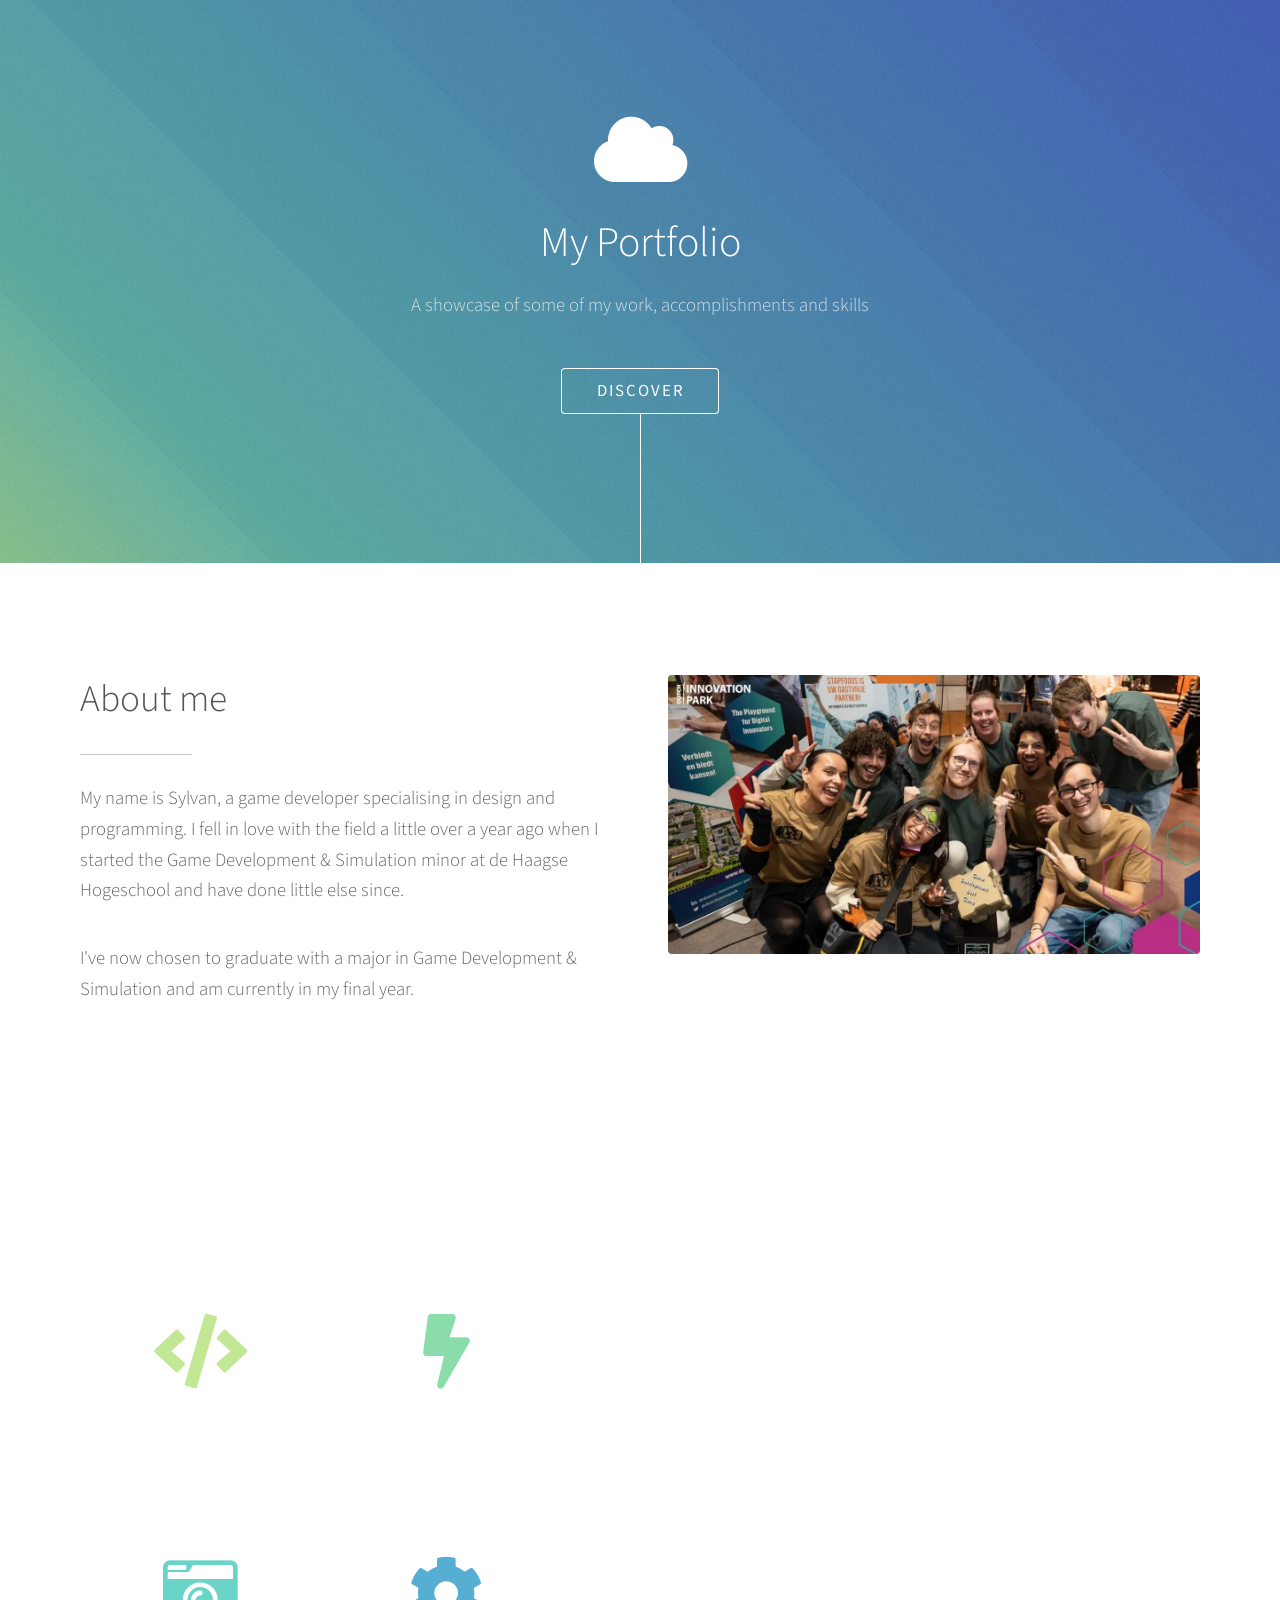
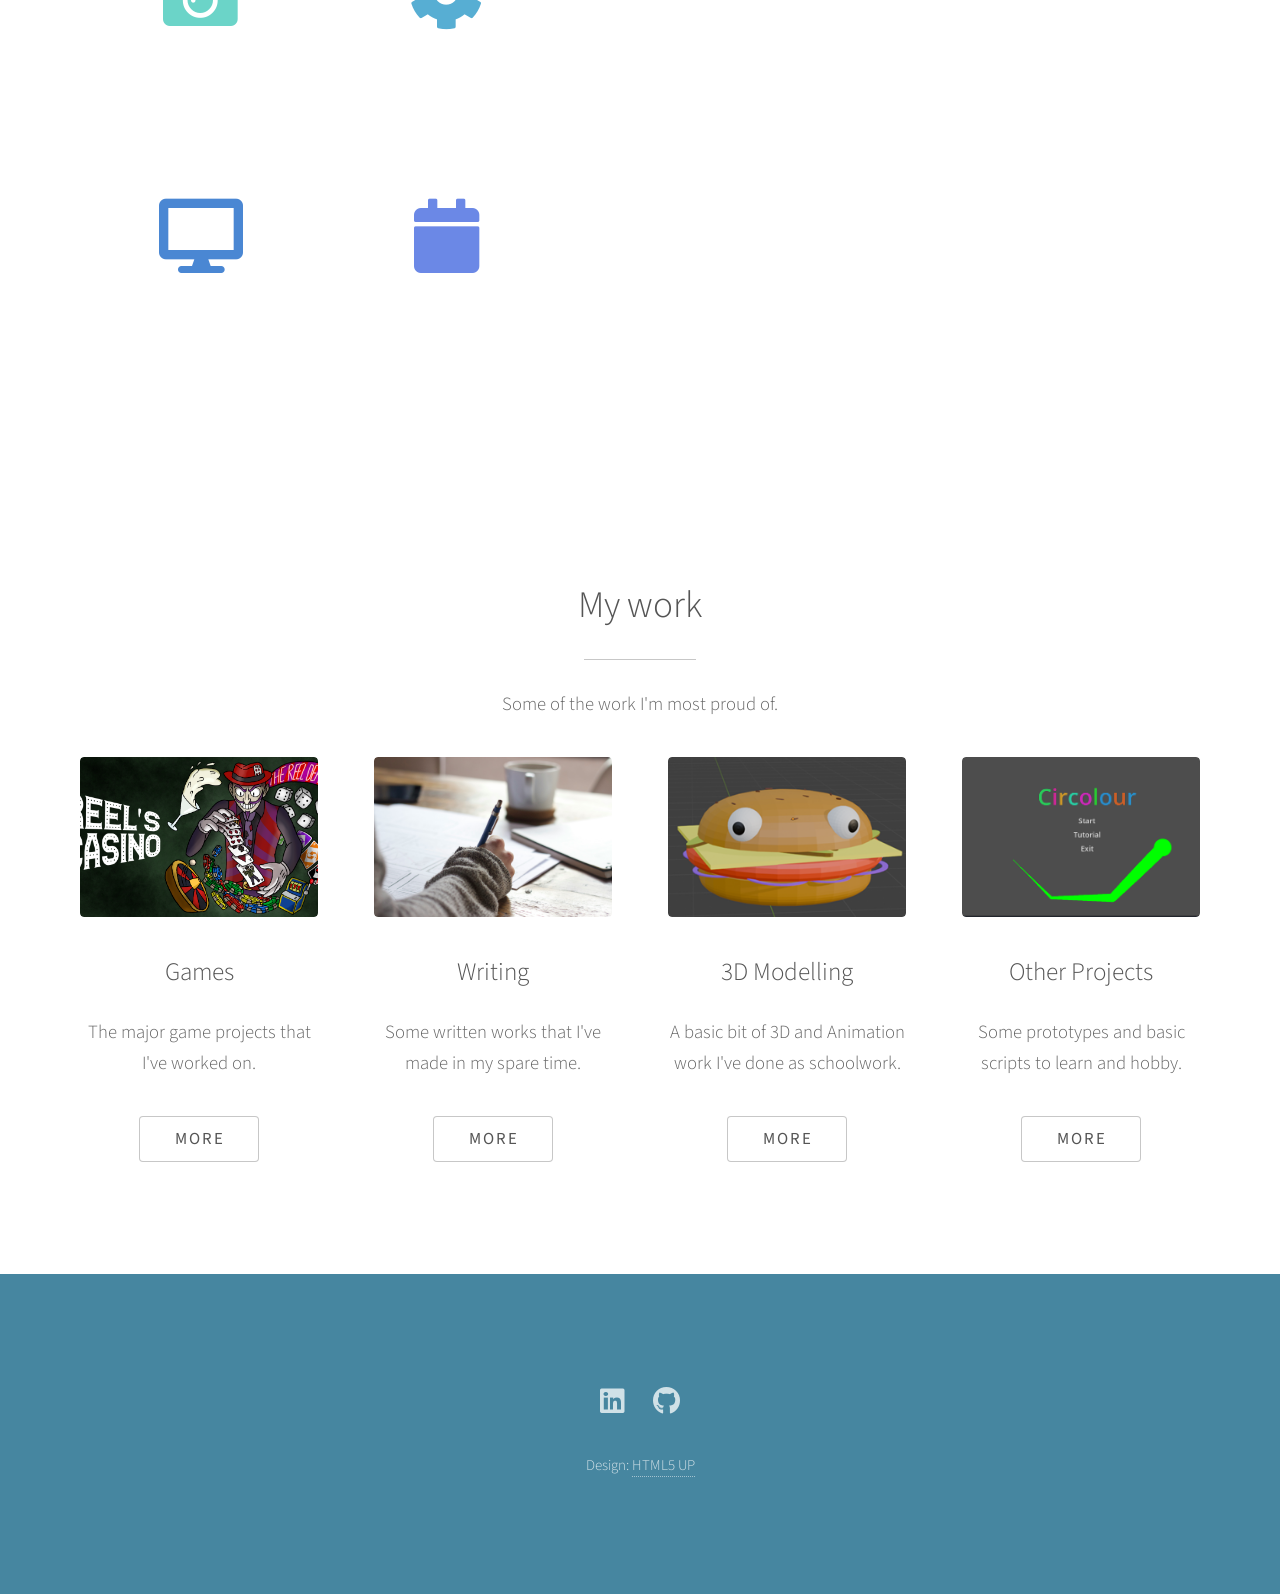
==== commit 1de97ccb: "added my work section" ====
--- a/index.html
+++ b/index.html
@@ -82,7 +82,7 @@
 					<p>Some of the work I'm most proud of.</p>
 					<div class="row gtr-150">
 						<div class="col-3 col-12-medium">
-							<span class="image fit"><img src="images/pic02.jpg" alt="" /></span>
+							<span class="image fit"><img src="images/reels.png" alt="" /></span>
 							<h3>Games</h3>
 							<p>The major game projects that I've worked on.</p>
 							<ul class="actions special">
@@ -90,7 +90,7 @@
 							</ul>
 						</div>
 						<div class="col-3 col-12-medium">
-							<span class="image fit"><img src="images/pic03.jpg" alt="" /></span>
+							<span class="image fit"><img src="images/writing.jpg" alt="" /></span>
 							<h3>Writing</h3>
 							<p>Some written works that I've made in my spare time.</p>
 							<ul class="actions special">
@@ -98,7 +98,7 @@
 							</ul>
 						</div>
 						<div class="col-3 col-12-medium">
-							<span class="image fit"><img src="images/pic04.jpg" alt="" /></span>
+							<span class="image fit"><img src="images/borgar.png" alt="" /></span>
 							<h3>3D Modelling</h3>
 							<p>A basic bit of 3D and Animation work I've done as schoolwork.</p>
 							<ul class="actions special">
@@ -106,7 +106,7 @@
 							</ul>
 						</div>
 						<div class="col-3 col-12-medium">
-							<span class="image fit"><img src="images/pic04.jpg" alt="" /></span>
+							<span class="image fit"><img src="images/circolour.png" alt="" /></span>
 							<h3>Other Projects</h3>
 							<p>Some prototypes and basic scripts to learn and hobby.</p>
 							<ul class="actions special">
--- a/assets/css/main.css
+++ b/assets/css/main.css
@@ -2393,6 +2393,20 @@
 			.image.fit img {
 				width: 100%;
 			}
+
+/* Work section image fix */
+
+	#three .image.fit {
+		height: 160px;
+		overflow: hidden;
+	}
+
+	#three .image.fit img {
+		width: 100%;
+		height: 100%;
+		object-fit: cover;
+		object-position: center;
+	}
 
 /* List */
 
